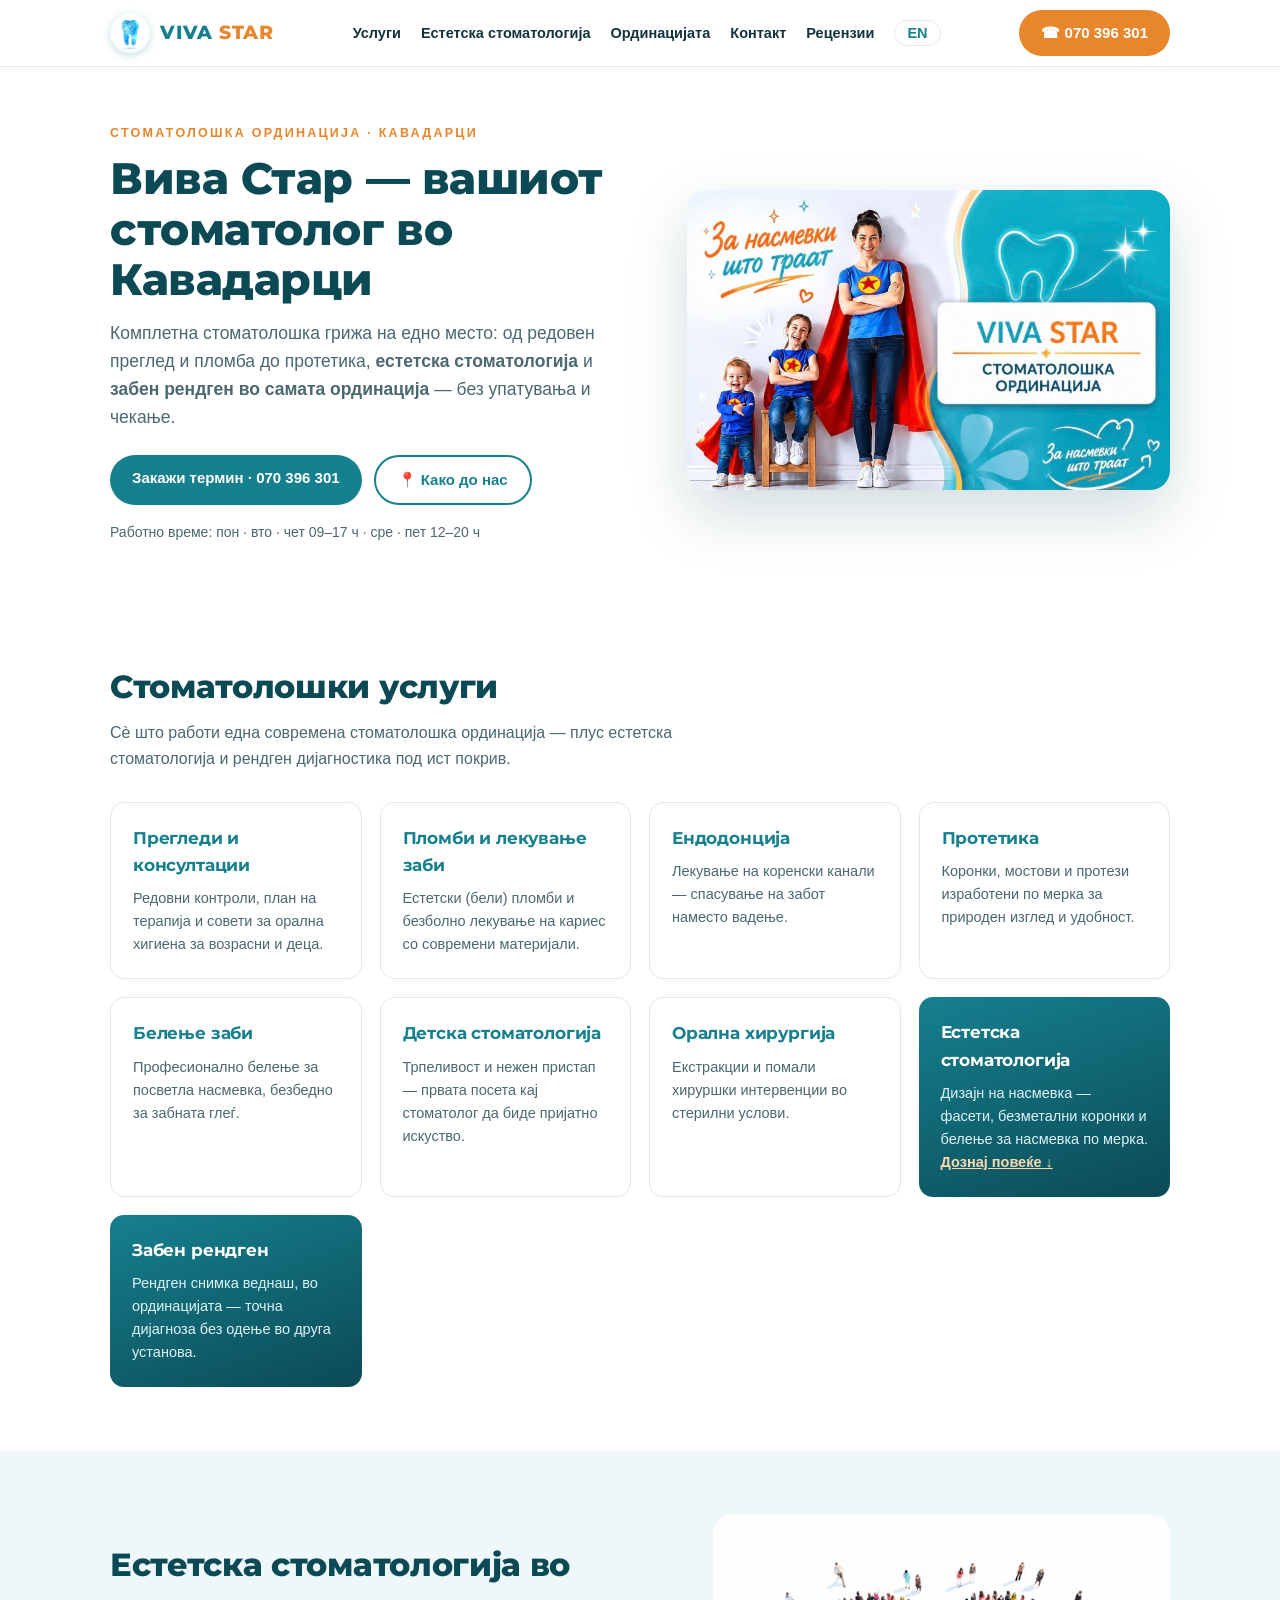
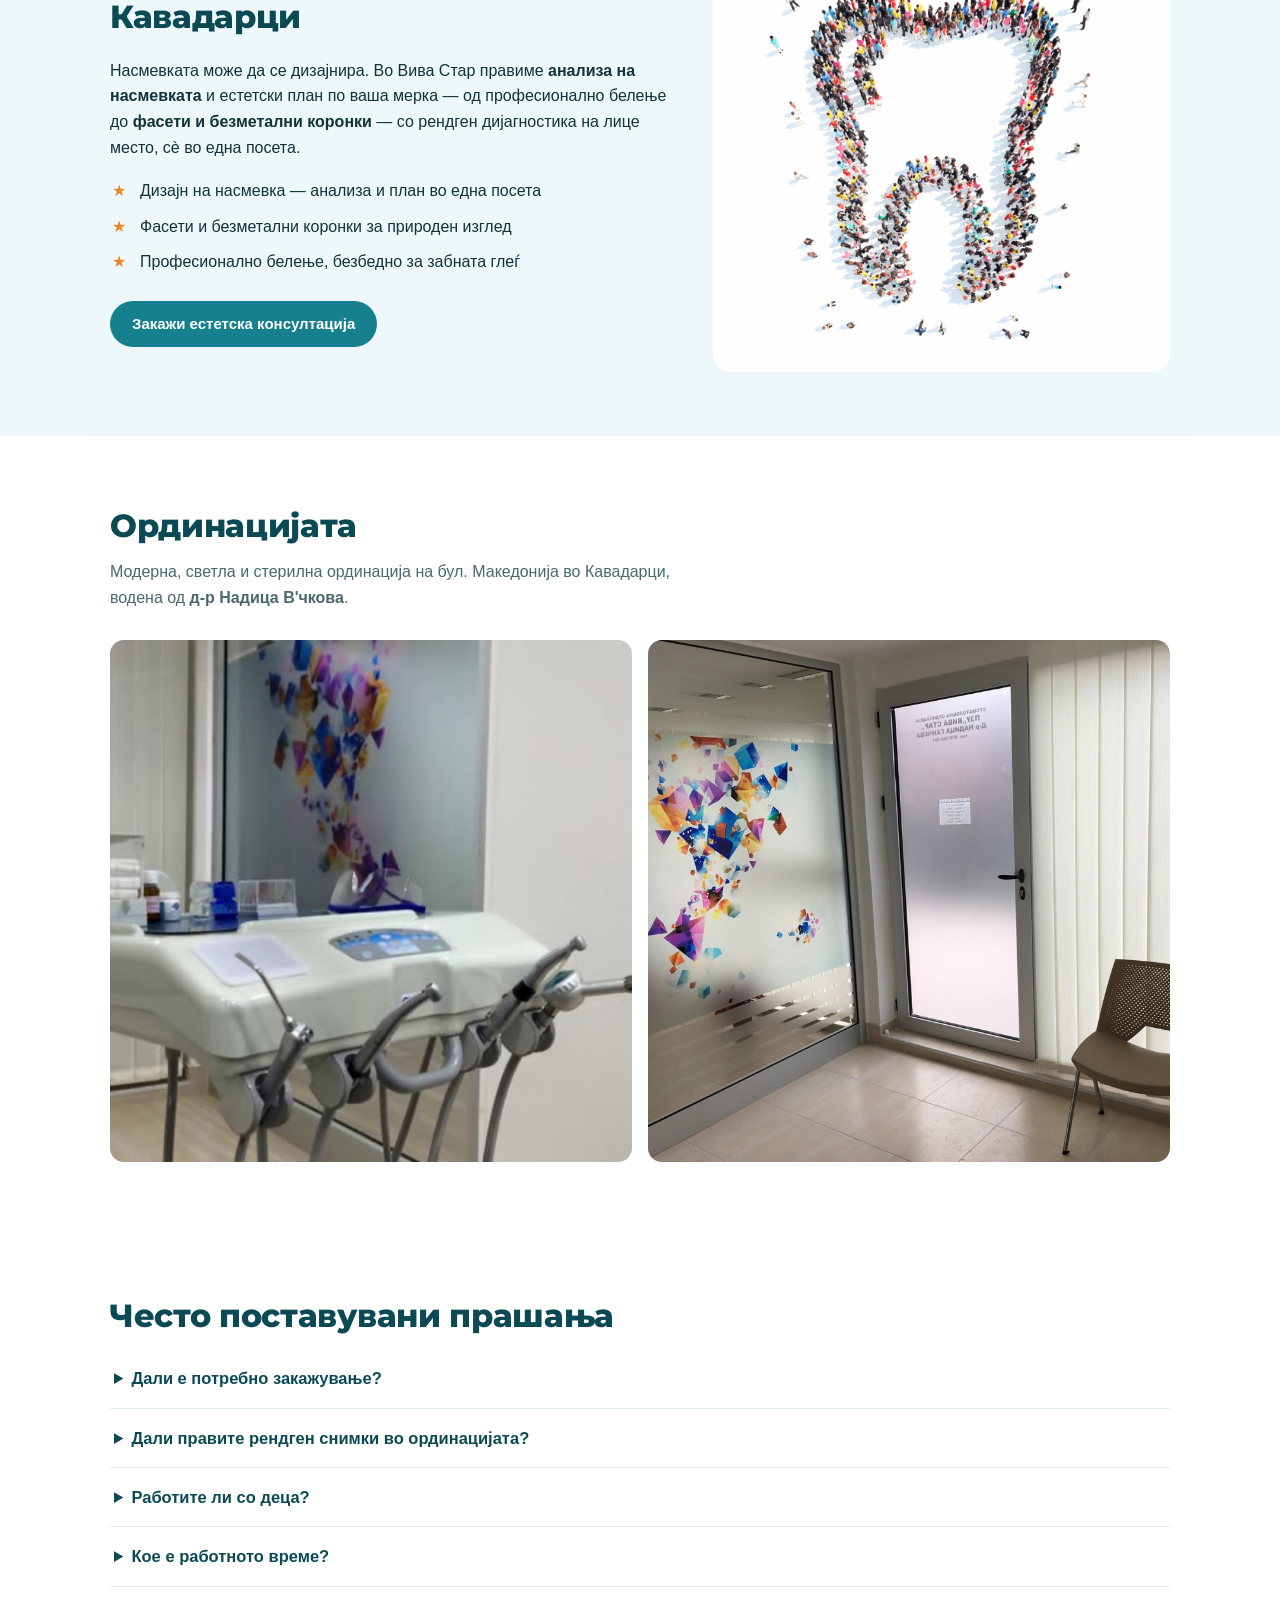
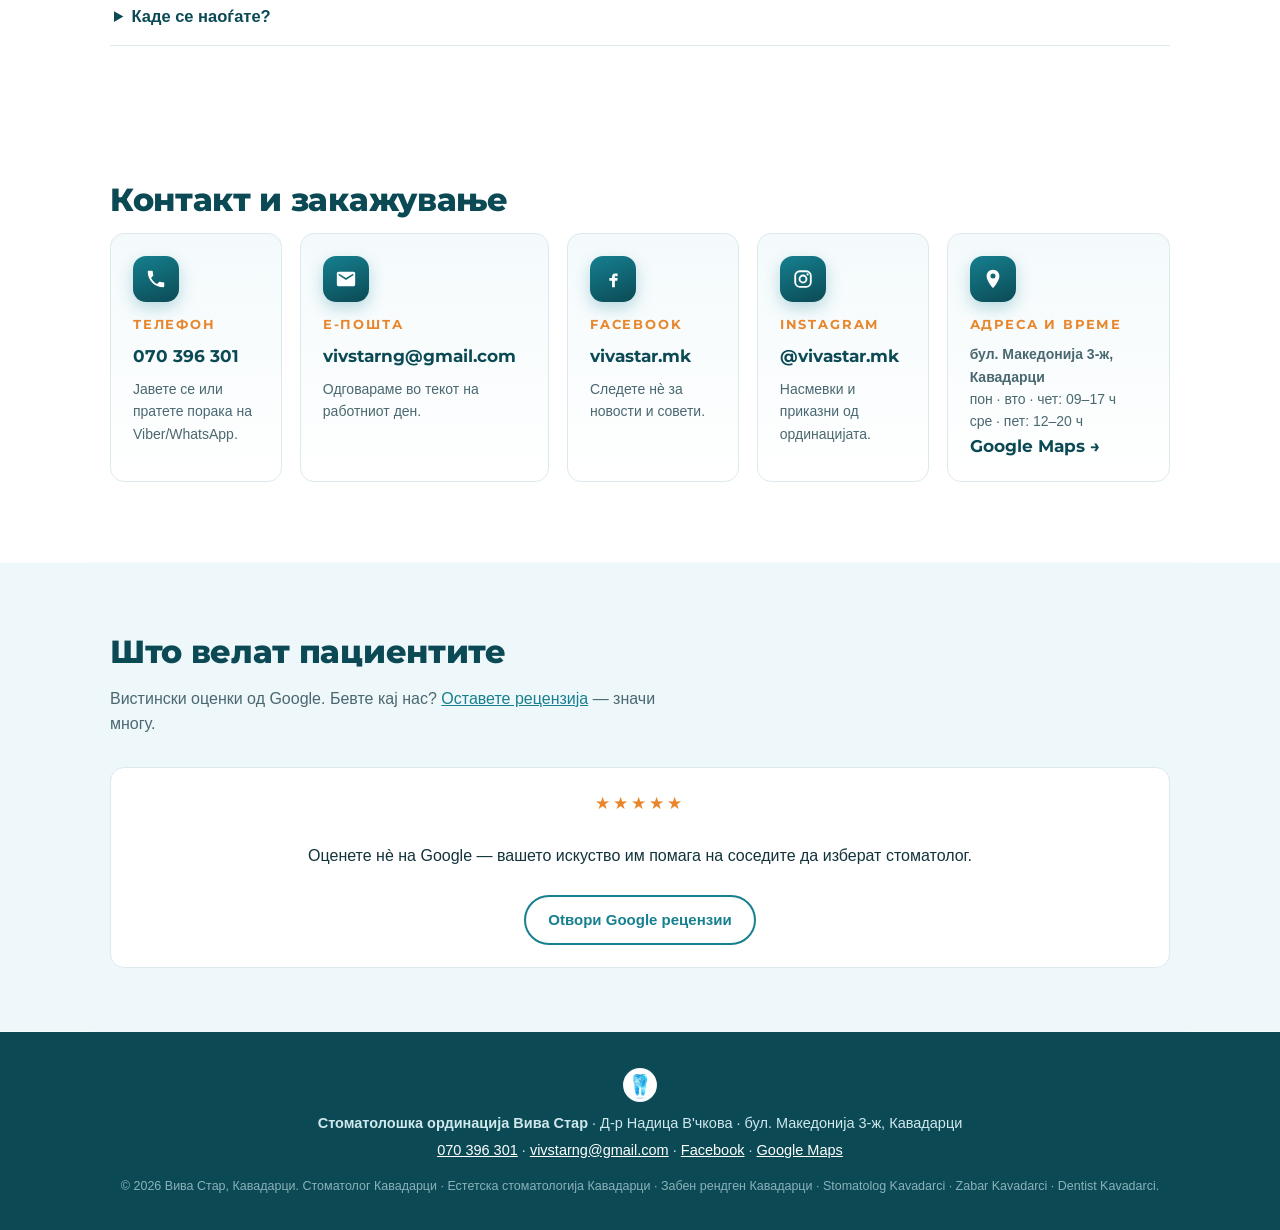
==== index.html @ 1ad73845 "Fix section-alt alignment, 5-col contact grid, move reviews last Co-Authored-By: Claude Fable 5 <nor" ====
<!DOCTYPE html>
<html lang="mk">
<head>
  <meta charset="UTF-8">
  <meta name="viewport" content="width=device-width, initial-scale=1.0">
  <title>Вива Стар — Стоматолошка ординација Кавадарци | Стоматолог, Естетска стоматологија, Забен рендген</title>
  <meta name="description" content="Стоматолошка ординација Вива Стар во Кавадарци — Д-р Надица В'чкова. Прегледи, пломби, протетика, белење заби, детска стоматологија, естетска стоматологија и забен рендген во ординацијата. Закажете на 070 396 301.">
  <link rel="canonical" href="https://vivastar-dentistry.com/">
  <link rel="alternate" hreflang="mk" href="https://vivastar-dentistry.com/">
  <link rel="alternate" hreflang="en" href="https://vivastar-dentistry.com/en/">
  <link rel="alternate" hreflang="x-default" href="https://vivastar-dentistry.com/">
  <meta name="robots" content="index, follow">

  <!-- Open Graph / социјални мрежи -->
  <meta property="og:type" content="website">
  <meta property="og:locale" content="mk_MK">
  <meta property="og:site_name" content="Вива Стар — Стоматолошка ординација">
  <meta property="og:title" content="Вива Стар — Стоматолошка ординација Кавадарци">
  <meta property="og:description" content="Стоматолог во Кавадарци: прегледи, протетика, белење, детска стоматологија, естетска стоматологија и забен рендген на едно место. ☎ 070 396 301">
  <meta property="og:url" content="https://vivastar-dentistry.com/">
  <meta property="og:image" content="https://vivastar-dentistry.com/assets/og-image.jpg">
  <meta property="og:image:width" content="1200">
  <meta property="og:image:height" content="748">
  <meta name="twitter:card" content="summary_large_image">

  <link rel="icon" type="image/png" href="assets/favicon.png">
  <link rel="apple-touch-icon" href="assets/apple-touch-icon.png">

  <link rel="preconnect" href="https://fonts.googleapis.com">
  <link rel="preconnect" href="https://fonts.gstatic.com" crossorigin>
  <link href="https://fonts.googleapis.com/css2?family=Montserrat:wght@500;700;800&display=swap&subset=cyrillic" rel="stylesheet">
  <link rel="stylesheet" href="css/style.css">

  <!-- Structured data: локален бизнис (стоматолог) -->
  <script type="application/ld+json">
  {
    "@context": "https://schema.org",
    "@type": "Dentist",
    "@id": "https://vivastar-dentistry.com/#ordinacija",
    "name": "Стоматолошка ординација Вива Стар",
    "alternateName": "Viva Star Dental Kavadarci",
    "description": "Стоматолошка ординација во Кавадарци: прегледи, пломби, ендодонција, протетика, белење заби, детска стоматологија, орална хирургија, естетска стоматологија и забен рендген во ординацијата.",
    "url": "https://vivastar-dentistry.com/",
    "image": "https://vivastar-dentistry.com/assets/og-image.jpg",
    "logo": "https://vivastar-dentistry.com/assets/logo-tooth.png",
    "telephone": "+389 70 396 301",
    "email": "vivstarng@gmail.com",
    "address": {
      "@type": "PostalAddress",
      "streetAddress": "бул. Македонија 3-ж",
      "addressLocality": "Кавадарци",
      "postalCode": "1430",
      "addressCountry": "MK"
    },
    "hasMap": "https://maps.app.goo.gl/vikArWwnkr5YXC3K7",
    "sameAs": [
      "https://www.facebook.com/vivastar.mk",
      "https://www.instagram.com/vivastar.mk/"
    ],
    "openingHoursSpecification": [
      {"@type": "OpeningHoursSpecification", "dayOfWeek": ["Monday","Tuesday","Thursday"], "opens": "09:00", "closes": "17:00"},
      {"@type": "OpeningHoursSpecification", "dayOfWeek": ["Wednesday","Friday"], "opens": "12:00", "closes": "20:00"}
    ],
    "medicalSpecialty": ["Dentistry"],
    "founder": {
      "@type": "Person",
      "name": "Д-р Надица В'чкова",
      "jobTitle": "Доктор по стоматологија"
    },
    "availableService": [
      {"@type":"MedicalProcedure","name":"Стоматолошки преглед и консултација"},
      {"@type":"MedicalProcedure","name":"Пломби и лекување на заби"},
      {"@type":"MedicalProcedure","name":"Ендодонција (лекување на коренски канали)"},
      {"@type":"MedicalProcedure","name":"Протетика (коронки, мостови, протези)"},
      {"@type":"MedicalProcedure","name":"Белење на заби"},
      {"@type":"MedicalProcedure","name":"Детска стоматологија"},
      {"@type":"MedicalProcedure","name":"Орална хирургија и екстракции"},
      {"@type":"MedicalProcedure","name":"Естетска стоматологија (фасети, безметални коронки, дизајн на насмевка)"},
      {"@type":"MedicalProcedure","name":"Забен рендген во ординацијата"}
    ]
  }
  </script>
  <!-- Structured data: ЧПП -->
  <script type="application/ld+json">
  {
    "@context": "https://schema.org",
    "@type": "FAQPage",
    "mainEntity": [
      {"@type":"Question","name":"Дали е потребно закажување кај Вива Стар?","acceptedAnswer":{"@type":"Answer","text":"Да, за најкратко чекање закажете на 070 396 301. За итни болки ве примаме најбрзо што можеме истиот ден."}},
      {"@type":"Question","name":"Дали Вива Стар прави рендген снимки во ординацијата?","acceptedAnswer":{"@type":"Answer","text":"Да, имаме забен рендген на лице место — дијагноза и план на терапија во истата посета."}},
      {"@type":"Question","name":"Дали Вива Стар работи со деца?","acceptedAnswer":{"@type":"Answer","text":"Да, детската стоматологија ни е секојдневие, со нежен пристап кон најмалите пациенти."}},
      {"@type":"Question","name":"Кое е работното време на Вива Стар Кавадарци?","acceptedAnswer":{"@type":"Answer","text":"Понеделник, вторник и четврток 09:00–17:00; среда и петок 12:00–20:00. Викенд — затворено."}},
      {"@type":"Question","name":"Каде се наоѓа стоматолошка ординација Вива Стар?","acceptedAnswer":{"@type":"Answer","text":"На бул. Македонија 3-ж во Кавадарци."}}
    ]
  }
  </script>
</head>
<body>

<header class="site-header" id="top">
  <nav class="nav" aria-label="Главна навигација">
    <a class="brand" href="#top">
      <img src="assets/logo-tooth.png" alt="Вива Стар лого — кристален заб" width="40" height="40">
      <span class="brand-name"><b>VIVA</b> <i>STAR</i></span>
    </a>
    <ul class="nav-links">
      <li><a href="#uslugi">Услуги</a></li>
      <li><a href="#estetska">Естетска стоматологија</a></li>
      <li><a href="#ordinacija">Ординацијата</a></li>
      <li><a href="#kontakt">Контакт</a></li>
      <li><a href="#recenzii">Рецензии</a></li>
      <li><a class="lang-switch" href="en/" hreflang="en" lang="en">EN</a></li>
    </ul>
    <a class="btn btn-call" href="tel:+38970396301">☎ 070 396 301</a>
  </nav>
</header>

<main>
  <!-- ХЕРО -->
  <section class="hero">
    <div class="hero-text">
      <p class="eyebrow">Стоматолошка ординација · Кавадарци</p>
      <h1>Вива Стар — вашиот стоматолог во Кавадарци</h1>
      <p class="lede">Комплетна стоматолошка грижа на едно место: од редовен преглед и пломба до протетика, <strong>естетска стоматологија</strong> и <strong>забен рендген во самата ординација</strong> — без упатувања и чекање.</p>
      <div class="hero-cta">
        <a class="btn btn-primary" href="tel:+38970396301">Закажи термин · 070 396 301</a>
        <a class="btn btn-ghost" href="https://maps.app.goo.gl/vikArWwnkr5YXC3K7" rel="noopener" target="_blank">📍 Како до нас</a>
      </div>
      <p class="hero-hours">Работно време: пон · вто · чет 09–17 ч · сре · пет 12–20 ч</p>
    </div>
    <div class="hero-photo">
      <img src="assets/cover-family.jpg" alt="За насмевки што траат — семејство суперхерои, Вива Стар стоматолошка ординација Кавадарци" width="1600" height="1000" fetchpriority="high">
    </div>
  </section>

  <!-- УСЛУГИ -->
  <section class="section" id="uslugi">
    <h2>Стоматолошки услуги</h2>
    <p class="section-sub">Сè што работи една современа стоматолошка ординација — плус естетска стоматологија и рендген дијагностика под ист покрив.</p>
    <div class="services-grid">
      <article class="service"><h3>Прегледи и консултации</h3><p>Редовни контроли, план на терапија и совети за орална хигиена за возрасни и деца.</p></article>
      <article class="service"><h3>Пломби и лекување заби</h3><p>Естетски (бели) пломби и безболно лекување на кариес со современи материјали.</p></article>
      <article class="service"><h3>Ендодонција</h3><p>Лекување на коренски канали — спасување на забот наместо вадење.</p></article>
      <article class="service"><h3>Протетика</h3><p>Коронки, мостови и протези изработени по мерка за природен изглед и удобност.</p></article>
      <article class="service"><h3>Белење заби</h3><p>Професионално белење за посветла насмевка, безбедно за забната глеѓ.</p></article>
      <article class="service"><h3>Детска стоматологија</h3><p>Трпеливост и нежен пристап — првата посета кај стоматолог да биде пријатно искуство.</p></article>
      <article class="service"><h3>Орална хирургија</h3><p>Екстракции и помали хируршки интервенции во стерилни услови.</p></article>
      <article class="service featured"><h3>Естетска стоматологија</h3><p>Дизајн на насмевка — фасети, безметални коронки и белење за насмевка по мерка. <a href="#estetska">Дознај повеќе ↓</a></p></article>
      <article class="service featured"><h3>Забен рендген</h3><p>Рендген снимка веднаш, во ординацијата — точна дијагноза без одење во друга установа.</p></article>
    </div>
  </section>

  <!-- ЕСТЕТСКА СТОМАТОЛОГИЈА -->
  <section class="section section-alt" id="estetska">
    <div class="split">
      <div>
        <h2>Естетска стоматологија во Кавадарци</h2>
        <p>Насмевката може да се дизајнира. Во Вива Стар правиме <strong>анализа на насмевката</strong> и естетски план по ваша мерка — од професионално белење до <strong>фасети и безметални коронки</strong> — со рендген дијагностика на лице место, сè во една посета.</p>
        <ul class="checks">
          <li>Дизајн на насмевка — анализа и план во една посета</li>
          <li>Фасети и безметални коронки за природен изглед</li>
          <li>Професионално белење, безбедно за забната глеѓ</li>
        </ul>
        <a class="btn btn-primary" href="tel:+38970396301">Закажи естетска консултација</a>
      </div>
      <img src="assets/crowd-tooth.jpg" alt="Заб составен од стотици луѓе — заедница на здрави насмевки, Вива Стар Кавадарци" width="560" height="560" loading="lazy">
    </div>
  </section>

  <!-- ОРДИНАЦИЈАТА -->
  <section class="section" id="ordinacija">
    <h2>Ординацијата</h2>
    <p class="section-sub">Модерна, светла и стерилна ординација на бул. Македонија во Кавадарци, водена од <strong>д-р Надица В'чкова</strong>.</p>
    <div class="gallery">
      <img src="assets/ordinacija-stolica.jpg" alt="Стоматолошка столица и опрема во ординација Вива Стар Кавадарци" width="550" height="550" loading="lazy">
      <img src="assets/cekalna.jpg" alt="Чекална со кристален мурал во стоматолошка ординација Вива Стар Кавадарци" width="550" height="412" loading="lazy">
    </div>
  </section>

  <!-- РЕЦЕНЗИИ -->
  

  <!-- ЧПП -->
  <section class="section" id="faq">
    <h2>Често поставувани прашања</h2>
    <div class="faq">
      <details>
        <summary>Дали е потребно закажување?</summary>
        <p>Да, за најкратко чекање закажете на <a href="tel:+38970396301">070 396 301</a>. За итни болки јавете се — ќе ве примиме најбрзо што можеме истиот ден.</p>
      </details>
      <details>
        <summary>Дали правите рендген снимки во ординацијата?</summary>
        <p>Да. Имаме забен рендген на лице место, па дијагнозата и планот на терапија ги добивате во истата посета, без одење во друга установа.</p>
      </details>
      <details>
        <summary>Работите ли со деца?</summary>
        <p>Да — детската стоматологија ни е секојдневие — нежен пристап за првата посета да биде пријатна.</p>
      </details>
      <details>
        <summary>Кое е работното време?</summary>
        <p>Понеделник, вторник и четврток 09:00–17:00; среда и петок 12:00–20:00. Викенд — затворено (за итни случаи јавете се).</p>
      </details>
      <details>
        <summary>Каде се наоѓате?</summary>
        <p>На бул. Македонија 3-ж во Кавадарци. <a href="https://maps.app.goo.gl/vikArWwnkr5YXC3K7" rel="noopener" target="_blank">Отворете ја локацијата на Google Maps</a>.</p>
      </details>
    </div>
  </section>

  <!-- КОНТАКТ -->
  <section class="section section-contact" id="kontakt">
    <h2>Контакт и закажување</h2>
    <div class="contact-grid">
      <div class="contact-card">
        <div class="cicon"><svg viewBox="0 0 24 24" aria-hidden="true"><path fill="#fff" d="M6.62 10.79c1.44 2.83 3.76 5.14 6.59 6.59l2.2-2.21c.27-.27.67-.36 1.02-.24 1.12.37 2.33.57 3.57.57.55 0 1 .45 1 1V20c0 .55-.45 1-1 1-9.39 0-17-7.61-17-17 0-.55.45-1 1-1h3.5c.55 0 1 .45 1 1 0 1.25.2 2.45.57 3.57.11.35.03.74-.25 1.02l-2.2 2.2z"/></svg></div>
        <h3>Телефон</h3>
        <a class="big-link" href="tel:+38970396301">070 396 301</a>
        <p>Јавете се или пратете порака на Viber/WhatsApp.</p>
      </div>
      <div class="contact-card">
        <div class="cicon"><svg viewBox="0 0 24 24" aria-hidden="true"><path fill="#fff" d="M20 4H4c-1.1 0-2 .9-2 2v12c0 1.1.9 2 2 2h16c1.1 0 2-.9 2-2V6c0-1.1-.9-2-2-2zm0 4-8 5-8-5V6l8 5 8-5v2z"/></svg></div>
        <h3>Е-пошта</h3>
        <a class="big-link" href="mailto:vivstarng@gmail.com">vivstarng@gmail.com</a>
        <p>Одговараме во текот на работниот ден.</p>
      </div>
      <div class="contact-card">
        <div class="cicon"><svg viewBox="0 0 24 24" aria-hidden="true"><path fill="#fff" d="M14 9h3V6h-3c-1.7 0-3 1.3-3 3v2H8v3h3v7h3v-7h2.6l.4-3h-3v-2c0-.6.4-1 1-1z"/></svg></div>
        <h3>Facebook</h3>
        <a class="big-link" href="https://www.facebook.com/vivastar.mk" rel="noopener" target="_blank">vivastar.mk</a>
        <p>Следете нè за новости и совети.</p>
      </div>
      <div class="contact-card">
        <div class="cicon"><svg viewBox="0 0 24 24" aria-hidden="true" fill="none" stroke="#fff" stroke-width="2"><rect x="3.5" y="3.5" width="17" height="17" rx="5"/><circle cx="12" cy="12" r="3.8"/><circle cx="17" cy="7" r="1.2" fill="#fff" stroke="none"/></svg></div>
        <h3>Instagram</h3>
        <a class="big-link" href="https://www.instagram.com/vivastar.mk/" rel="noopener" target="_blank">@vivastar.mk</a>
        <p>Насмевки и приказни од ординацијата.</p>
      </div>
      <div class="contact-card">
        <div class="cicon"><svg viewBox="0 0 24 24" aria-hidden="true"><path fill="#fff" d="M12 2C8.1 2 5 5.1 5 9c0 5.2 7 13 7 13s7-7.8 7-13c0-3.9-3.1-7-7-7zm0 9.5A2.5 2.5 0 1 1 12 6a2.75 2.75 0 0 1 0 5.5z"/></svg></div>
        <h3>Адреса и време</h3>
        <p><strong>бул. Македонија 3-ж, Кавадарци</strong><br>пон · вто · чет: 09–17 ч<br>сре · пет: 12–20 ч</p>
        <a class="big-link" href="https://maps.app.goo.gl/vikArWwnkr5YXC3K7" rel="noopener" target="_blank">Google Maps →</a>
      </div>
    </div>
    </section>
<section class="section section-alt" id="recenzii">
    <h2>Што велат пациентите</h2>
    <p class="section-sub">Вистински оценки од Google. Бевте кај нас? <a href="https://maps.app.goo.gl/vikArWwnkr5YXC3K7" rel="noopener" target="_blank">Оставете рецензија</a> — значи многу.</p>
    <div class="reviews" id="reviews-list">
      <!-- REVIEWS_PLACEHOLDER: се дополнува со вистински Google рецензии -->
      <div class="review-cta">
        <span class="stars" aria-hidden="true">★★★★★</span>
        <p>Оценете нè на Google — вашето искуство им помага на соседите да изберат стоматолог.</p>
        <a class="btn btn-ghost" href="https://maps.app.goo.gl/vikArWwnkr5YXC3K7" rel="noopener" target="_blank">Otвори Google рецензии</a>
      </div>
    </div>
  </section>
</main>

<footer class="site-footer">
  <img src="assets/logo-tooth.png" alt="" width="34" height="34" loading="lazy">
  <p><strong>Стоматолошка ординација Вива Стар</strong> · Д-р Надица В'чкова · бул. Македонија 3-ж, Кавадарци</p>
  <p><a href="tel:+38970396301">070 396 301</a> · <a href="mailto:vivstarng@gmail.com">vivstarng@gmail.com</a> · <a href="https://www.facebook.com/vivastar.mk" rel="noopener">Facebook</a> · <a href="https://maps.app.goo.gl/vikArWwnkr5YXC3K7" rel="noopener">Google Maps</a></p>
  <p class="fineprint">© 2026 Вива Стар, Кавадарци. Стоматолог Кавадарци · Естетска стоматологија Кавадарци · Забен рендген Кавадарци · Stomatolog Kavadarci · Zabar Kavadarci · Dentist Kavadarci.</p>
</footer>

</body>
</html>
---- css/style.css ----
/* Viva Star — brand: teal #16808F / deep #0B4A55 / orange #E8862B / crystal #56B9E4 */
:root{
  --teal:#16808F; --teal-deep:#0B4A55; --teal-mid:#0E7386; --orange:#E8862B;
  --crystal:#56B9E4; --ice:#EEF7FA; --ink:#12333B; --ink-soft:#4A6870;
  --bg:#FFFFFF; --line:#DCEAED;
  --font-display:"Montserrat","Helvetica Neue",Arial,sans-serif;
  --font-body:-apple-system,BlinkMacSystemFont,"Segoe UI",Roboto,"Helvetica Neue",Arial,sans-serif;
}
*{ box-sizing:border-box; }
html{ scroll-behavior:smooth; }
body{ margin:0; font-family:var(--font-body); color:var(--ink); background:var(--bg); line-height:1.6; }
img{ max-width:100%; height:auto; display:block; }
a{ color:var(--teal); }
h1,h2,h3{ font-family:var(--font-display); letter-spacing:-.01em; }

/* header */
.site-header{ position:sticky; top:0; z-index:50; background:rgba(255,255,255,.94); backdrop-filter:blur(8px); border-bottom:1px solid var(--line); }
.nav{ max-width:1100px; margin:0 auto; display:flex; align-items:center; gap:18px; padding:10px 20px; }
.brand{ display:flex; align-items:center; gap:10px; text-decoration:none; }
.brand img{ border-radius:50%; box-shadow:0 2px 8px rgba(22,128,143,.25); }
.brand-name{ font-family:var(--font-display); font-size:19px; letter-spacing:.04em; }
.brand-name b{ color:var(--teal); font-weight:800; } .brand-name i{ color:var(--orange); font-style:normal; font-weight:800; }
.nav-links{ display:flex; gap:20px; list-style:none; margin:0 auto; padding:0; }
.nav-links a{ text-decoration:none; color:var(--ink); font-weight:600; font-size:14.5px; }
.nav-links a:hover{ color:var(--teal); }
.lang-switch{ border:1.5px solid var(--line); border-radius:999px; padding:4px 12px; color:var(--teal) !important; }
.btn{ display:inline-block; text-decoration:none; font-weight:700; border-radius:999px; padding:11px 22px; font-size:15px; }
.btn-call{ background:var(--orange); color:#fff; white-space:nowrap; }
.btn-primary{ background:var(--teal); color:#fff; }
.btn-primary:hover{ background:var(--teal-mid); }
.btn-ghost{ border:2px solid var(--teal); color:var(--teal); background:#fff; }
@media (max-width:820px){ .nav-links{ display:none; } .nav{ justify-content:space-between; } }

/* hero */
.hero{ max-width:1100px; margin:0 auto; padding:56px 20px 40px; display:grid; grid-template-columns:1.05fr .95fr; gap:44px; align-items:center; }
.eyebrow{ text-transform:uppercase; letter-spacing:.18em; font-size:12.5px; font-weight:700; color:var(--orange); margin:0 0 10px; }
.hero h1{ font-size:clamp(30px,4.4vw,44px); font-weight:800; color:var(--teal-deep); margin:0 0 14px; line-height:1.15; }
.hero .lede{ font-size:17.5px; color:var(--ink-soft); margin:0 0 24px; }
.hero-cta{ display:flex; gap:12px; flex-wrap:wrap; }
.hero-hours{ margin-top:16px; font-size:14px; color:var(--ink-soft); }
.hero-photo{ position:relative; }
.hero-photo img{ border-radius:20px; box-shadow:0 24px 60px rgba(11,74,85,.18); width:100%; height:auto; }
.hero-tag{ position:absolute; bottom:14px; left:14px; background:rgba(255,255,255,.92); color:var(--teal-deep); font-weight:700; font-size:13px; padding:8px 14px; border-radius:999px; margin:0; }
@media (max-width:820px){ .hero{ grid-template-columns:1fr; padding-top:36px; } }

/* sections */
.section{ max-width:1100px; margin:0 auto; padding:64px 20px; }
.section h2{ font-size:clamp(24px,3vw,32px); color:var(--teal-deep); font-weight:800; margin:0 0 8px; }
.section-sub{ color:var(--ink-soft); max-width:66ch; margin:0 0 30px; }
.section-alt{ background:var(--ice); box-shadow:0 0 0 100vmax var(--ice); clip-path:inset(0 -100vmax); }

/* services */
.services-grid{ display:grid; grid-template-columns:repeat(auto-fit,minmax(240px,1fr)); gap:18px; }
.service{ border:1px solid var(--line); border-radius:14px; padding:22px; background:#fff; }
.service h3{ margin:0 0 8px; font-size:17px; color:var(--teal); }
.service p{ margin:0; font-size:14.5px; color:var(--ink-soft); }
.service.featured{ background:linear-gradient(160deg,var(--teal) 0%,var(--teal-deep) 100%); border:none; }
.service.featured h3{ color:#fff; }
.service.featured p{ color:#DFF3F7; }
.service.featured a{ color:#FFD9AE; font-weight:700; }

/* split / ortho */
.split{ display:grid; grid-template-columns:1.1fr .9fr; gap:44px; align-items:center; }
.split img{ border-radius:18px; }
.checks{ list-style:none; padding:0; margin:18px 0 26px; }
.checks li{ padding-left:30px; position:relative; margin-bottom:10px; }
.checks li::before{ content:"★"; color:var(--orange); position:absolute; left:2px; }
@media (max-width:820px){ .split{ grid-template-columns:1fr; } }

/* gallery */
.gallery{ display:grid; grid-template-columns:repeat(auto-fit,minmax(240px,1fr)); gap:16px; }
.gallery img{ border-radius:14px; aspect-ratio:1/1; object-fit:cover; }

/* reviews */
.reviews{ display:grid; grid-template-columns:repeat(auto-fit,minmax(260px,1fr)); gap:18px; }
.review, .review-cta{ background:#fff; border:1px solid var(--line); border-radius:14px; padding:22px; }
.review .stars, .review-cta .stars{ color:var(--orange); letter-spacing:3px; font-size:17px; }
.review p{ margin:10px 0 12px; font-size:15px; }
.review cite{ font-style:normal; font-weight:700; color:var(--teal-deep); font-size:13.5px; }
.review-cta{ text-align:center; display:flex; flex-direction:column; align-items:center; gap:10px; justify-content:center; }

/* faq */
.faq details{ border-bottom:1px solid var(--line); padding:16px 4px; }
.faq summary{ font-weight:700; cursor:pointer; font-size:16.5px; color:var(--teal-deep); }
.faq p{ color:var(--ink-soft); margin:12px 0 4px; max-width:75ch; }

/* contact */
.section-contact{ padding-bottom:80px; }
.contact-grid{ display:grid; grid-template-columns:repeat(auto-fit,minmax(230px,1fr)); gap:18px; }
@media (min-width:960px){ .contact-grid{ grid-template-columns:1fr 1.45fr 1fr 1fr 1.3fr; } }
.contact-card{ background:linear-gradient(180deg,#F4FAFC,#fff); border:1px solid var(--line); border-radius:14px; padding:22px; }
.cicon{ width:46px; height:46px; border-radius:13px; background:linear-gradient(160deg,var(--teal),var(--teal-deep)); display:flex; align-items:center; justify-content:center; margin-bottom:12px; box-shadow:0 6px 16px rgba(22,128,143,.28); }
.cicon svg{ width:22px; height:22px; }
.contact-card h3{ margin:0 0 8px; font-size:13px; text-transform:uppercase; letter-spacing:.14em; color:var(--orange); }
.big-link{ font-family:var(--font-display); font-weight:700; font-size:16.5px; text-decoration:none; color:var(--teal-deep); word-break:break-word; }
.contact-card p{ font-size:14px; color:var(--ink-soft); margin:8px 0 0; }
.muted{ color:var(--ink-soft); font-size:13px; }

/* footer */
.site-footer{ background:var(--teal-deep); color:#CFE8ED; text-align:center; padding:36px 20px 30px; }
.site-footer img{ margin:0 auto 10px; border-radius:50%; background:#fff; }
.site-footer a{ color:#fff; }
.site-footer p{ margin:4px 0; font-size:14.5px; }
.fineprint{ opacity:.65; font-size:12.5px !important; margin-top:14px !important; }
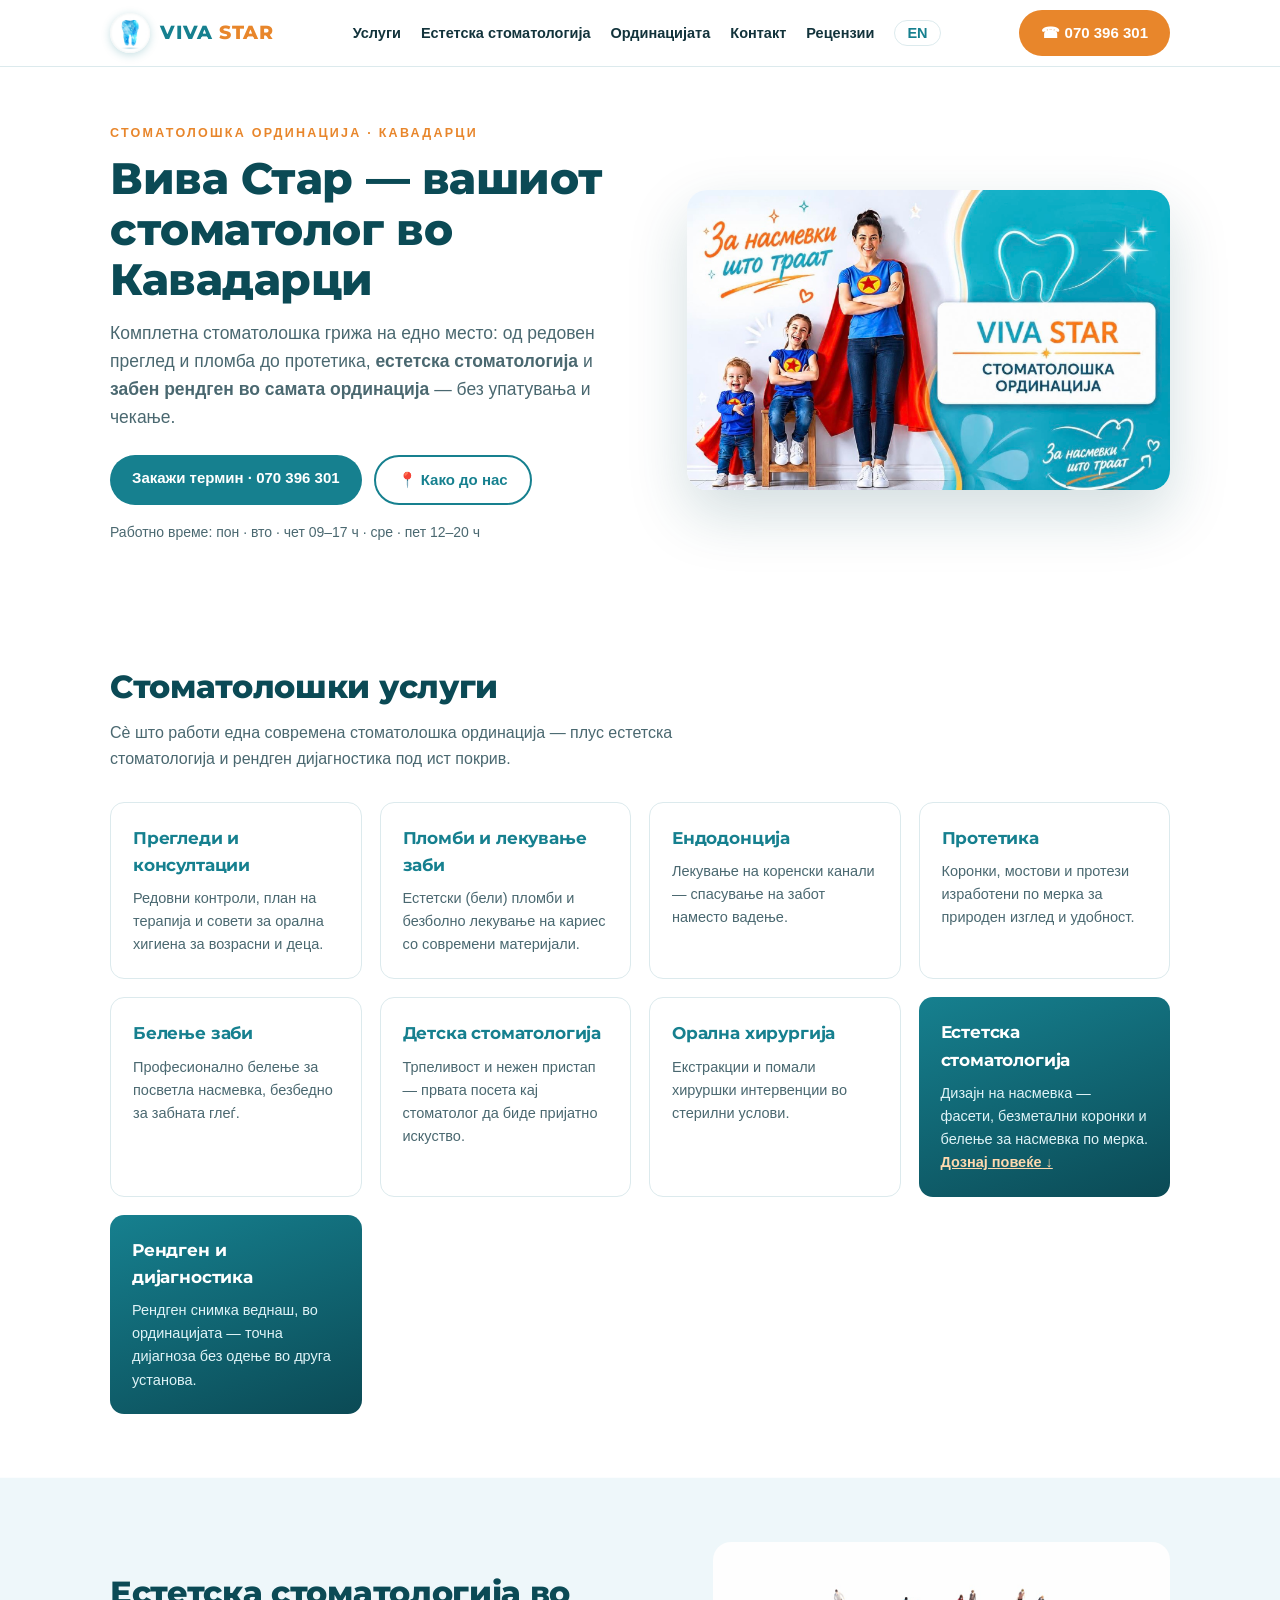
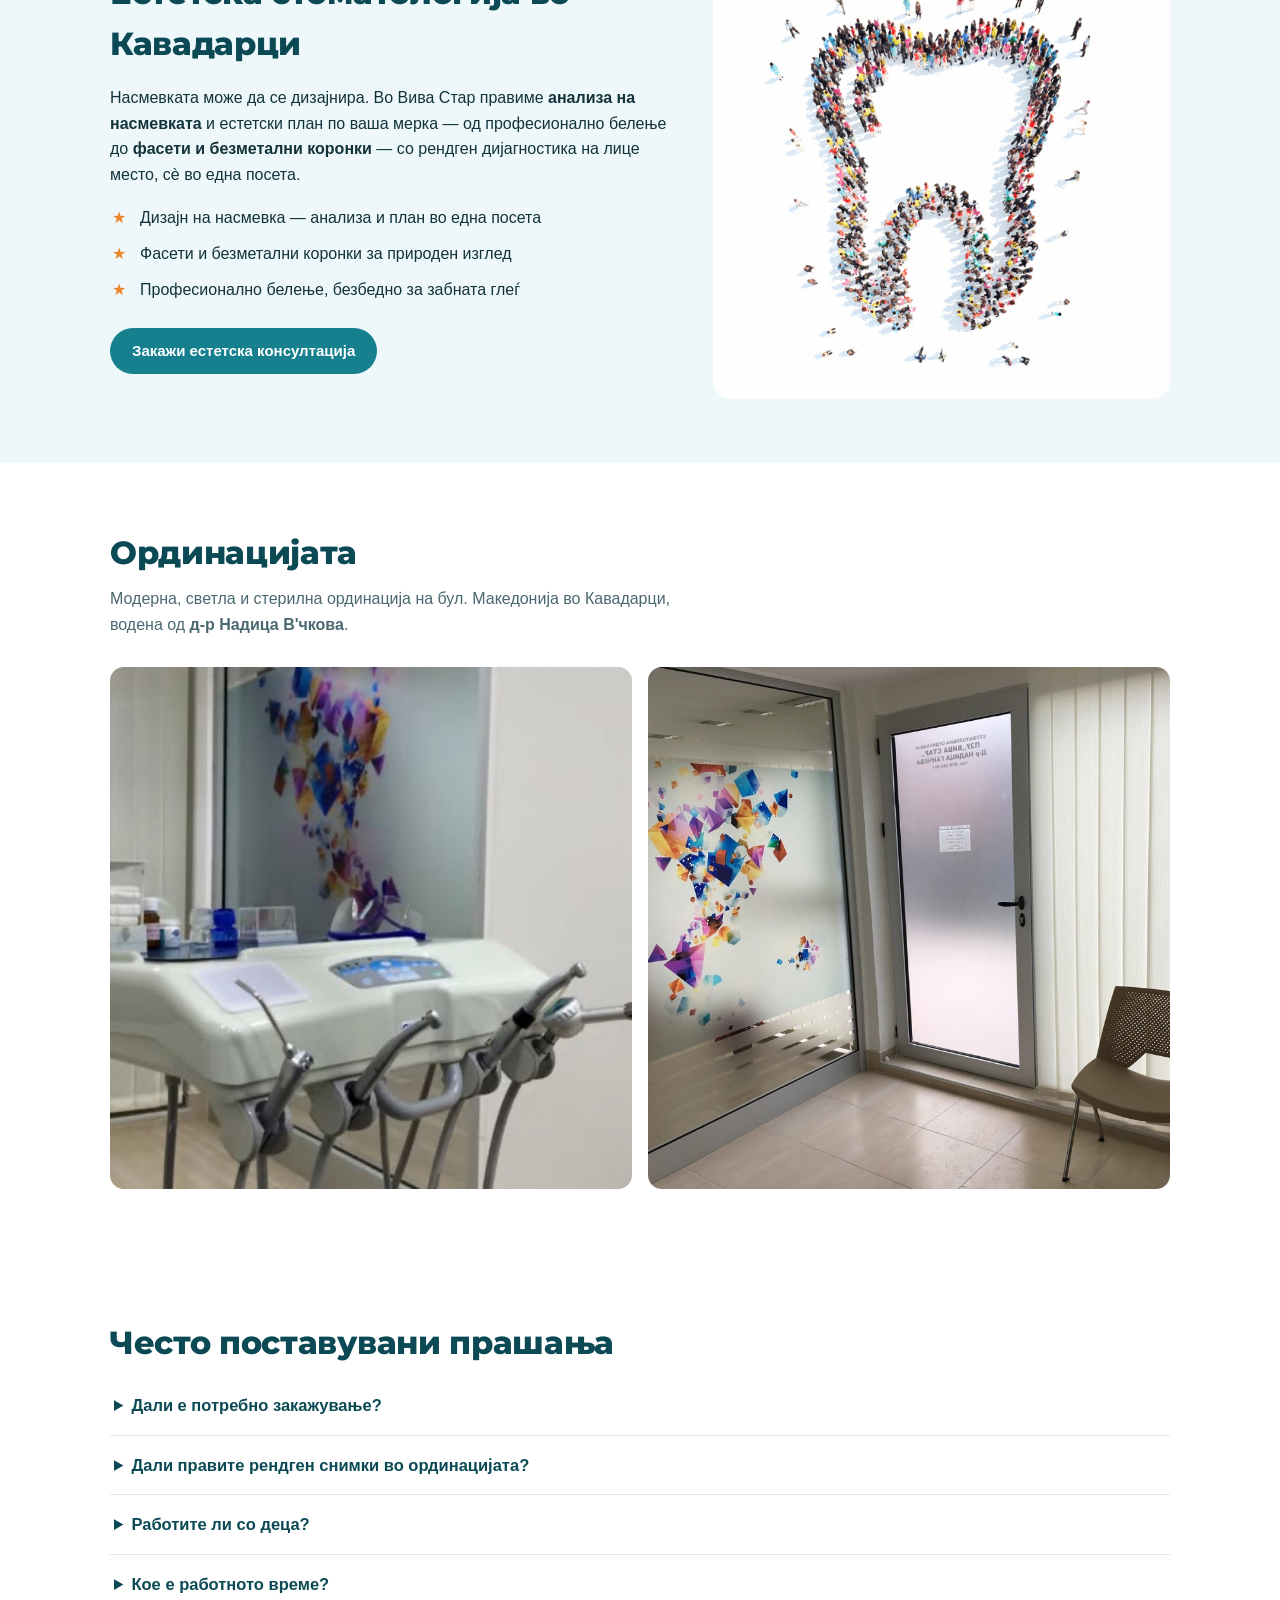
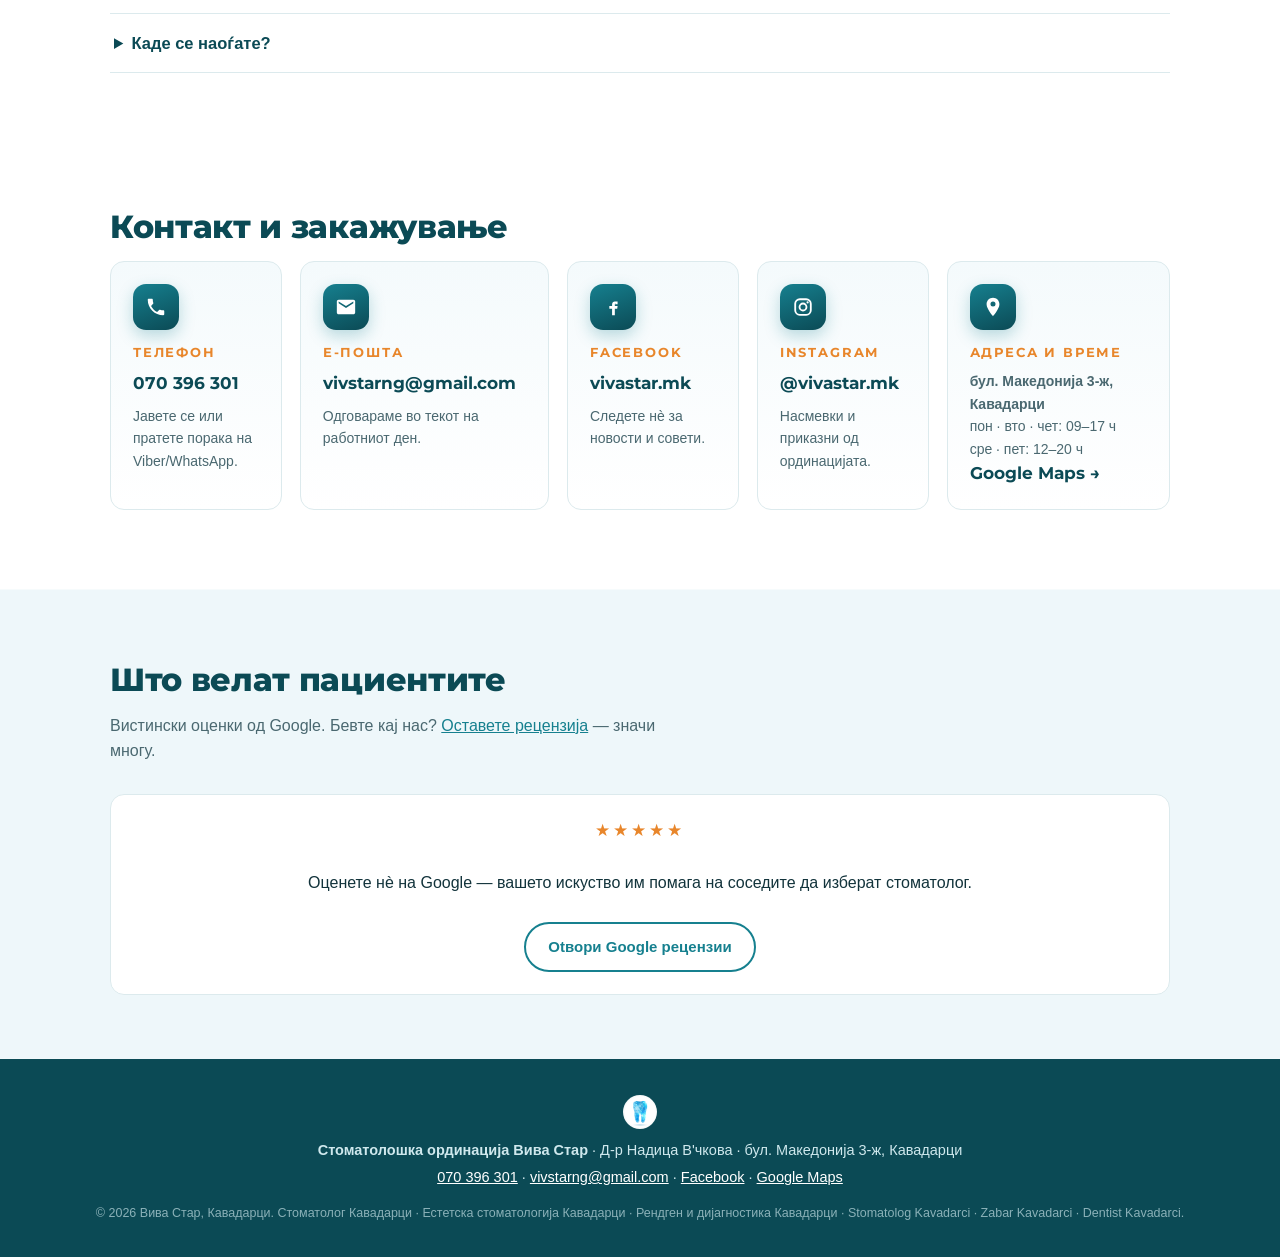
==== commit bb67f4e4: "Rename service to Рендген и дијагностика Co-Authored-By: Claude Fable 5 <noreply@anthropic.com>" ====
--- a/index.html
+++ b/index.html
@@ -3,7 +3,7 @@
 <head>
   <meta charset="UTF-8">
   <meta name="viewport" content="width=device-width, initial-scale=1.0">
-  <title>Вива Стар — Стоматолошка ординација Кавадарци | Стоматолог, Естетска стоматологија, Забен рендген</title>
+  <title>Вива Стар — Стоматолошка ординација Кавадарци | Стоматолог, Естетска стоматологија, Рендген и Дијагностика</title>
   <meta name="description" content="Стоматолошка ординација Вива Стар во Кавадарци — Д-р Надица В'чкова. Прегледи, пломби, протетика, белење заби, детска стоматологија, естетска стоматологија и забен рендген во ординацијата. Закажете на 070 396 301.">
   <link rel="canonical" href="https://vivastar-dentistry.com/">
   <link rel="alternate" hreflang="mk" href="https://vivastar-dentistry.com/">
@@ -76,7 +76,7 @@
       {"@type":"MedicalProcedure","name":"Детска стоматологија"},
       {"@type":"MedicalProcedure","name":"Орална хирургија и екстракции"},
       {"@type":"MedicalProcedure","name":"Естетска стоматологија (фасети, безметални коронки, дизајн на насмевка)"},
-      {"@type":"MedicalProcedure","name":"Забен рендген во ординацијата"}
+      {"@type":"MedicalProcedure","name":"Рендген и дијагностика во ординацијата"}
     ]
   }
   </script>
@@ -146,7 +146,7 @@
       <article class="service"><h3>Детска стоматологија</h3><p>Трпеливост и нежен пристап — првата посета кај стоматолог да биде пријатно искуство.</p></article>
       <article class="service"><h3>Орална хирургија</h3><p>Екстракции и помали хируршки интервенции во стерилни услови.</p></article>
       <article class="service featured"><h3>Естетска стоматологија</h3><p>Дизајн на насмевка — фасети, безметални коронки и белење за насмевка по мерка. <a href="#estetska">Дознај повеќе ↓</a></p></article>
-      <article class="service featured"><h3>Забен рендген</h3><p>Рендген снимка веднаш, во ординацијата — точна дијагноза без одење во друга установа.</p></article>
+      <article class="service featured"><h3>Рендген и дијагностика</h3><p>Рендген снимка веднаш, во ординацијата — точна дијагноза без одење во друга установа.</p></article>
     </div>
   </section>
 
@@ -261,7 +261,7 @@
   <img src="assets/logo-tooth.png" alt="" width="34" height="34" loading="lazy">
   <p><strong>Стоматолошка ординација Вива Стар</strong> · Д-р Надица В'чкова · бул. Македонија 3-ж, Кавадарци</p>
   <p><a href="tel:+38970396301">070 396 301</a> · <a href="mailto:vivstarng@gmail.com">vivstarng@gmail.com</a> · <a href="https://www.facebook.com/vivastar.mk" rel="noopener">Facebook</a> · <a href="https://maps.app.goo.gl/vikArWwnkr5YXC3K7" rel="noopener">Google Maps</a></p>
-  <p class="fineprint">© 2026 Вива Стар, Кавадарци. Стоматолог Кавадарци · Естетска стоматологија Кавадарци · Забен рендген Кавадарци · Stomatolog Kavadarci · Zabar Kavadarci · Dentist Kavadarci.</p>
+  <p class="fineprint">© 2026 Вива Стар, Кавадарци. Стоматолог Кавадарци · Естетска стоматологија Кавадарци · Рендген и дијагностика Кавадарци · Stomatolog Kavadarci · Zabar Kavadarci · Dentist Kavadarci.</p>
 </footer>
 
 </body>
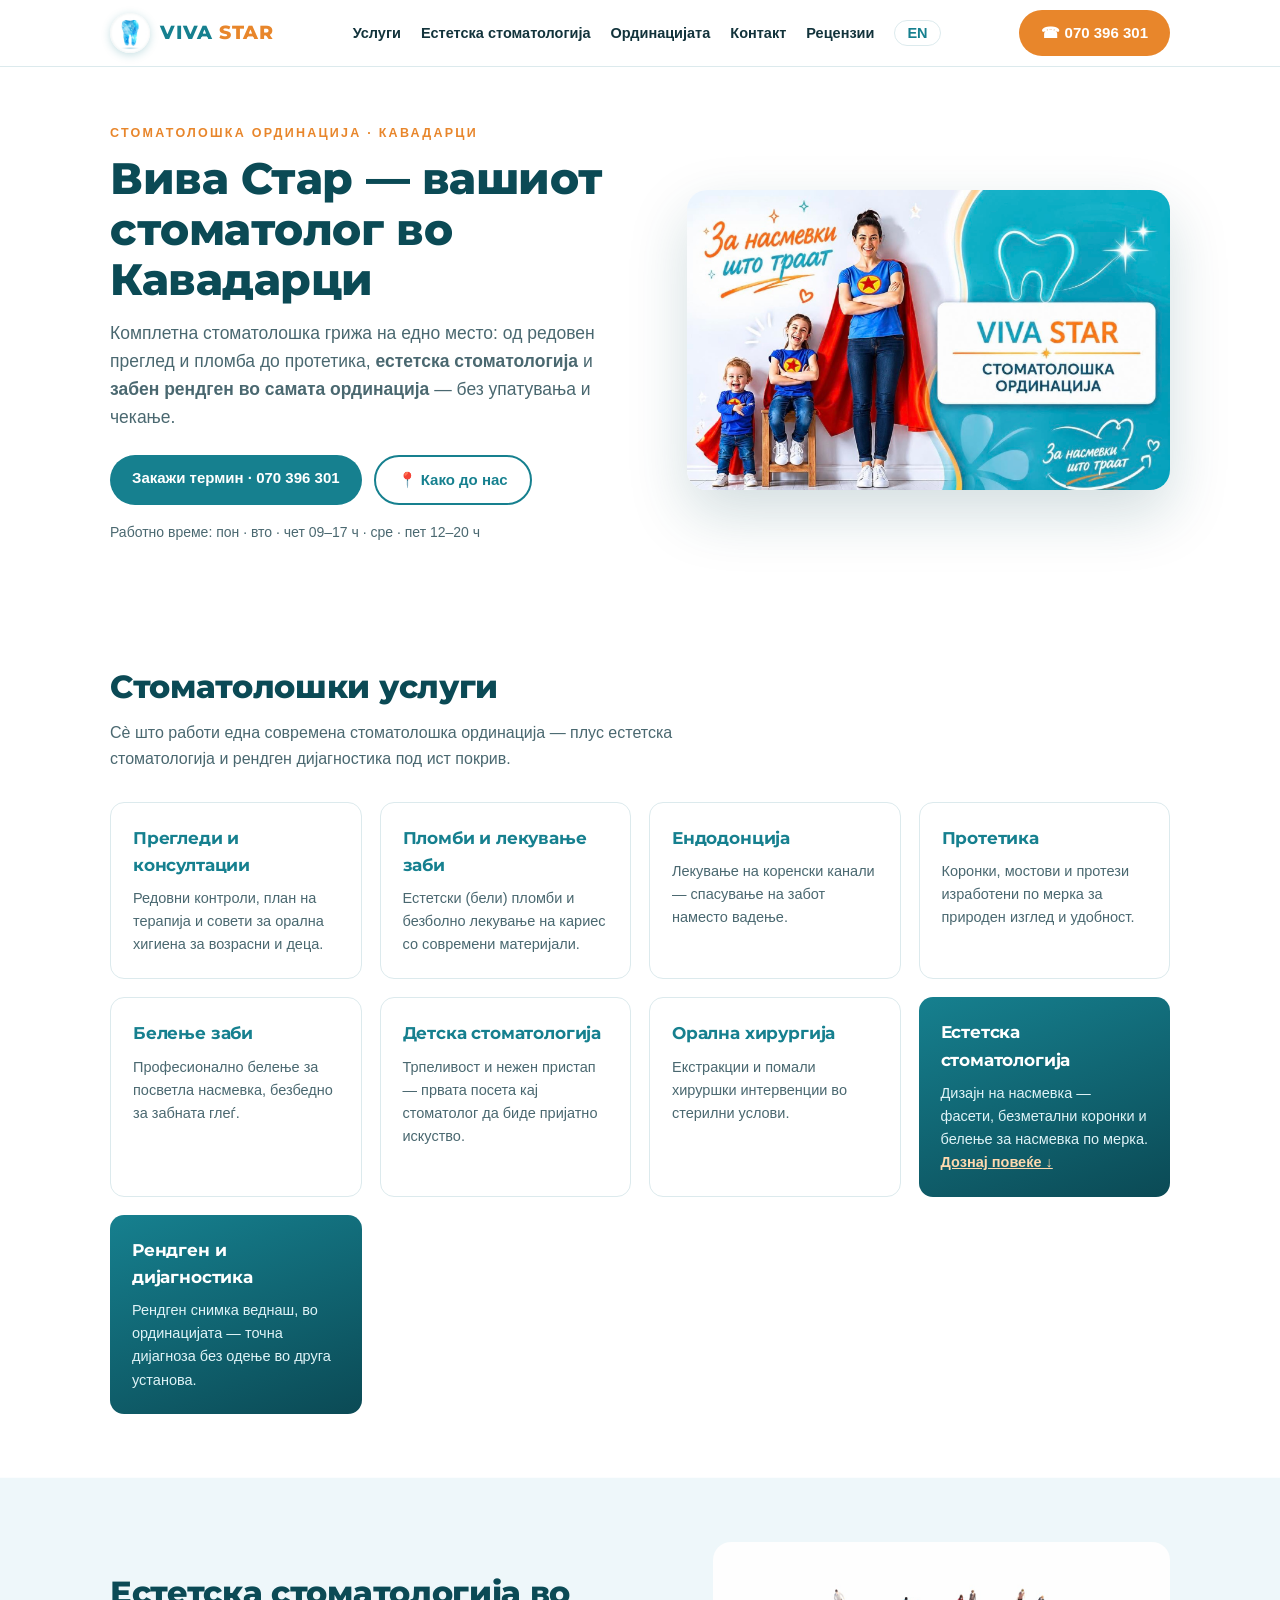
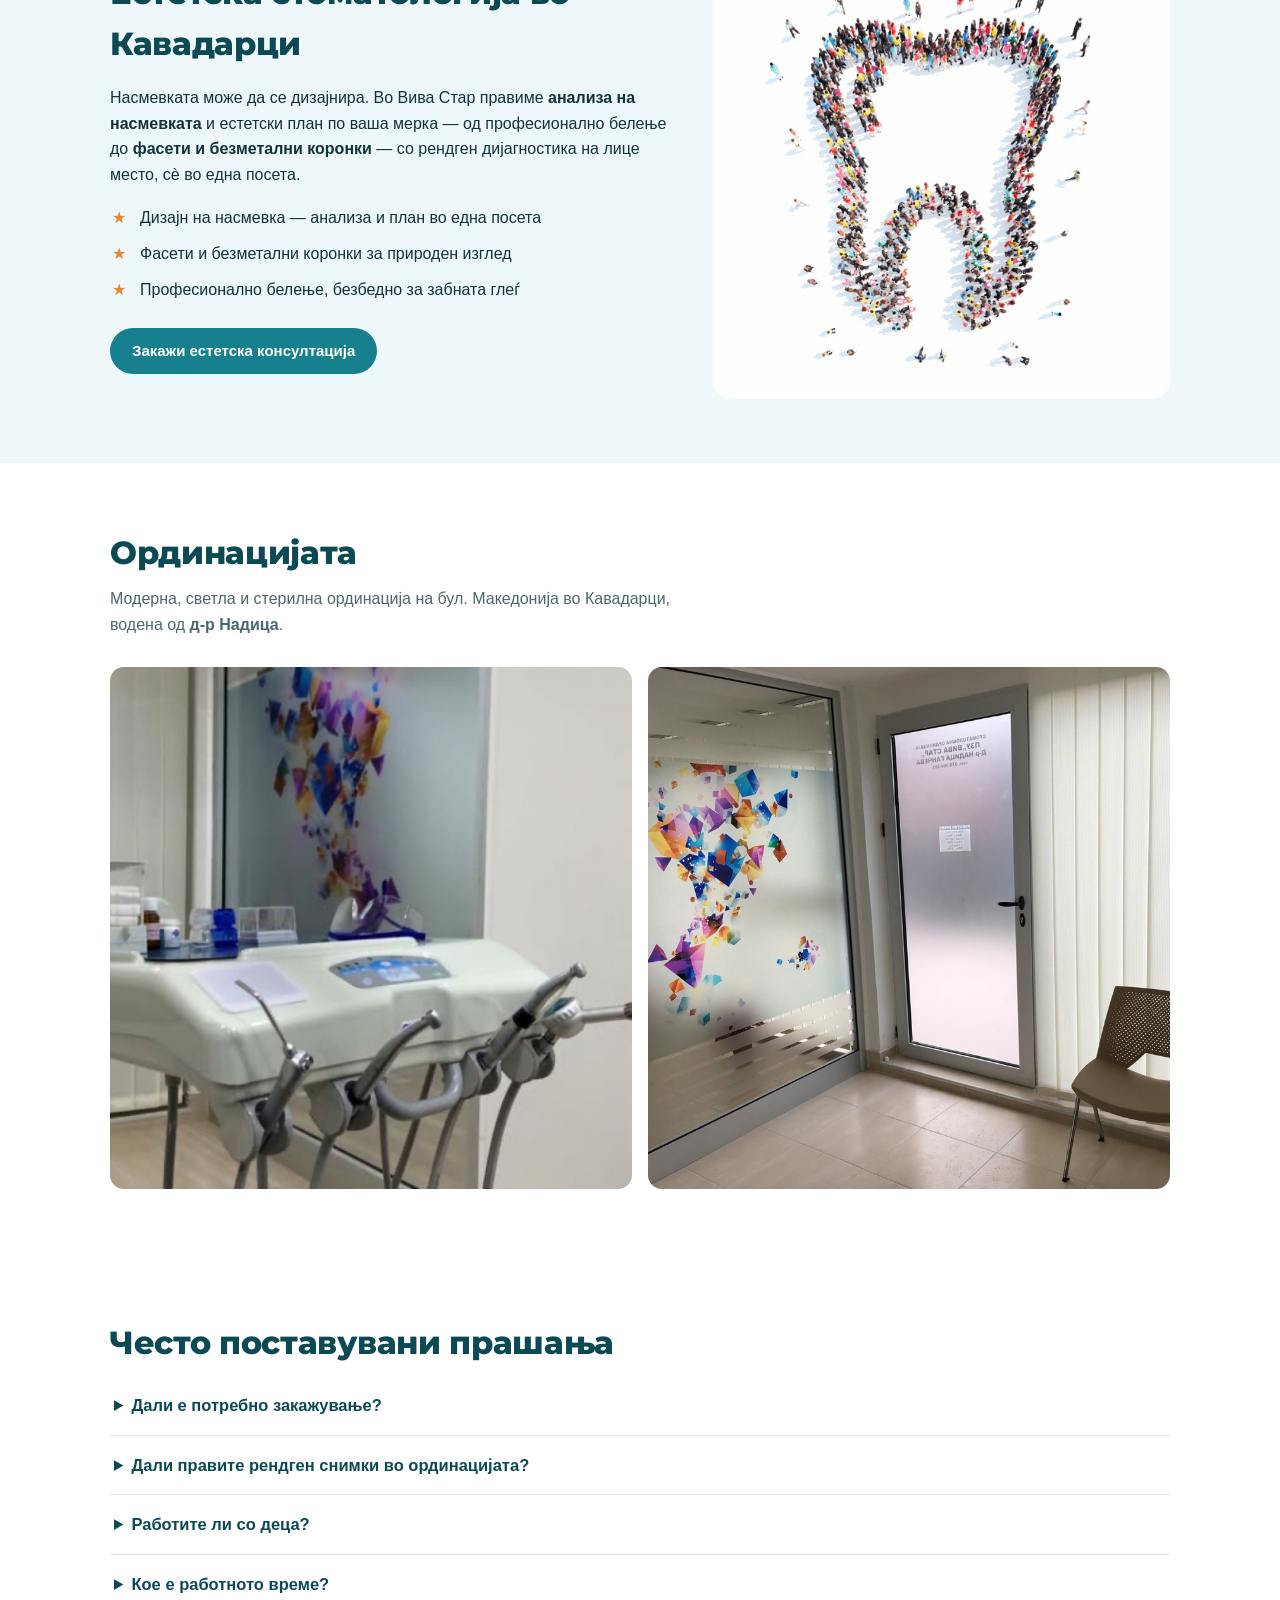
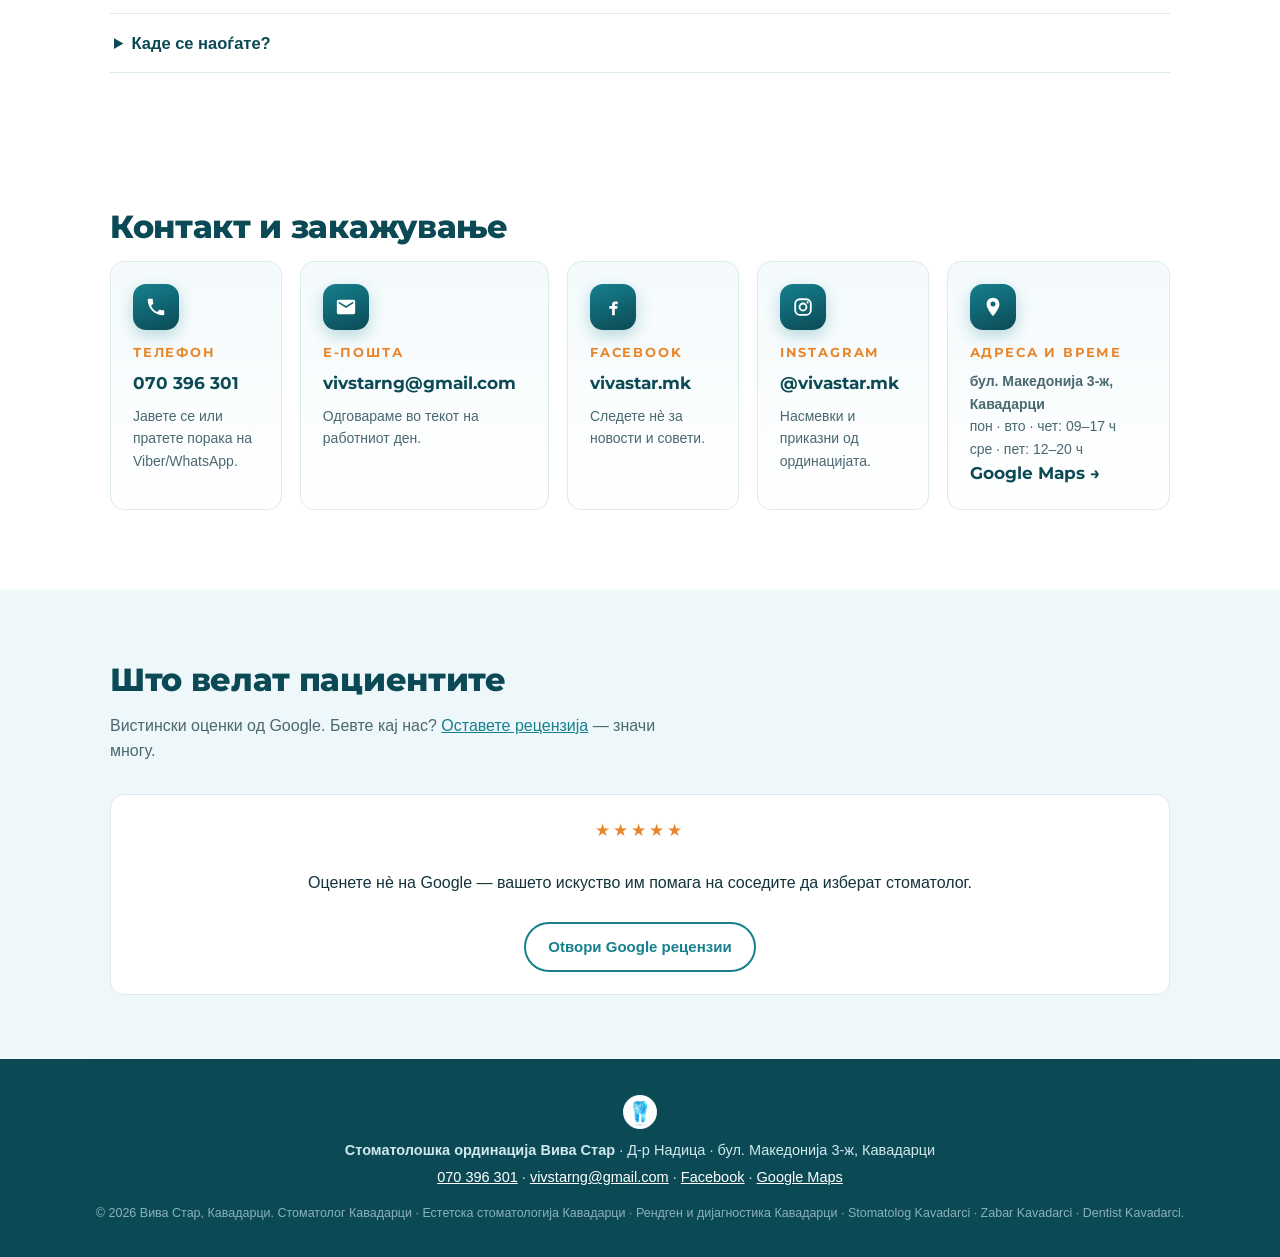
==== commit adfcf8d9: "Doctor name shortened to д-р Надица Co-Authored-By: Claude Fable 5 <noreply@anthropic.com>" ====
--- a/index.html
+++ b/index.html
@@ -4,7 +4,7 @@
   <meta charset="UTF-8">
   <meta name="viewport" content="width=device-width, initial-scale=1.0">
   <title>Вива Стар — Стоматолошка ординација Кавадарци | Стоматолог, Естетска стоматологија, Рендген и Дијагностика</title>
-  <meta name="description" content="Стоматолошка ординација Вива Стар во Кавадарци — Д-р Надица В'чкова. Прегледи, пломби, протетика, белење заби, детска стоматологија, естетска стоматологија и забен рендген во ординацијата. Закажете на 070 396 301.">
+  <meta name="description" content="Стоматолошка ординација Вива Стар во Кавадарци — Д-р Надица. Прегледи, пломби, протетика, белење заби, детска стоматологија, естетска стоматологија и забен рендген во ординацијата. Закажете на 070 396 301.">
   <link rel="canonical" href="https://vivastar-dentistry.com/">
   <link rel="alternate" hreflang="mk" href="https://vivastar-dentistry.com/">
   <link rel="alternate" hreflang="en" href="https://vivastar-dentistry.com/en/">
@@ -64,7 +64,7 @@
     "medicalSpecialty": ["Dentistry"],
     "founder": {
       "@type": "Person",
-      "name": "Д-р Надица В'чкова",
+      "name": "Д-р Надица",
       "jobTitle": "Доктор по стоматологија"
     },
     "availableService": [
@@ -170,7 +170,7 @@
   <!-- ОРДИНАЦИЈАТА -->
   <section class="section" id="ordinacija">
     <h2>Ординацијата</h2>
-    <p class="section-sub">Модерна, светла и стерилна ординација на бул. Македонија во Кавадарци, водена од <strong>д-р Надица В'чкова</strong>.</p>
+    <p class="section-sub">Модерна, светла и стерилна ординација на бул. Македонија во Кавадарци, водена од <strong>д-р Надица</strong>.</p>
     <div class="gallery">
       <img src="assets/ordinacija-stolica.jpg" alt="Стоматолошка столица и опрема во ординација Вива Стар Кавадарци" width="550" height="550" loading="lazy">
       <img src="assets/cekalna.jpg" alt="Чекална со кристален мурал во стоматолошка ординација Вива Стар Кавадарци" width="550" height="412" loading="lazy">
@@ -259,7 +259,7 @@
 
 <footer class="site-footer">
   <img src="assets/logo-tooth.png" alt="" width="34" height="34" loading="lazy">
-  <p><strong>Стоматолошка ординација Вива Стар</strong> · Д-р Надица В'чкова · бул. Македонија 3-ж, Кавадарци</p>
+  <p><strong>Стоматолошка ординација Вива Стар</strong> · Д-р Надица · бул. Македонија 3-ж, Кавадарци</p>
   <p><a href="tel:+38970396301">070 396 301</a> · <a href="mailto:vivstarng@gmail.com">vivstarng@gmail.com</a> · <a href="https://www.facebook.com/vivastar.mk" rel="noopener">Facebook</a> · <a href="https://maps.app.goo.gl/vikArWwnkr5YXC3K7" rel="noopener">Google Maps</a></p>
   <p class="fineprint">© 2026 Вива Стар, Кавадарци. Стоматолог Кавадарци · Естетска стоматологија Кавадарци · Рендген и дијагностика Кавадарци · Stomatolog Kavadarci · Zabar Kavadarci · Dentist Kavadarci.</p>
 </footer>
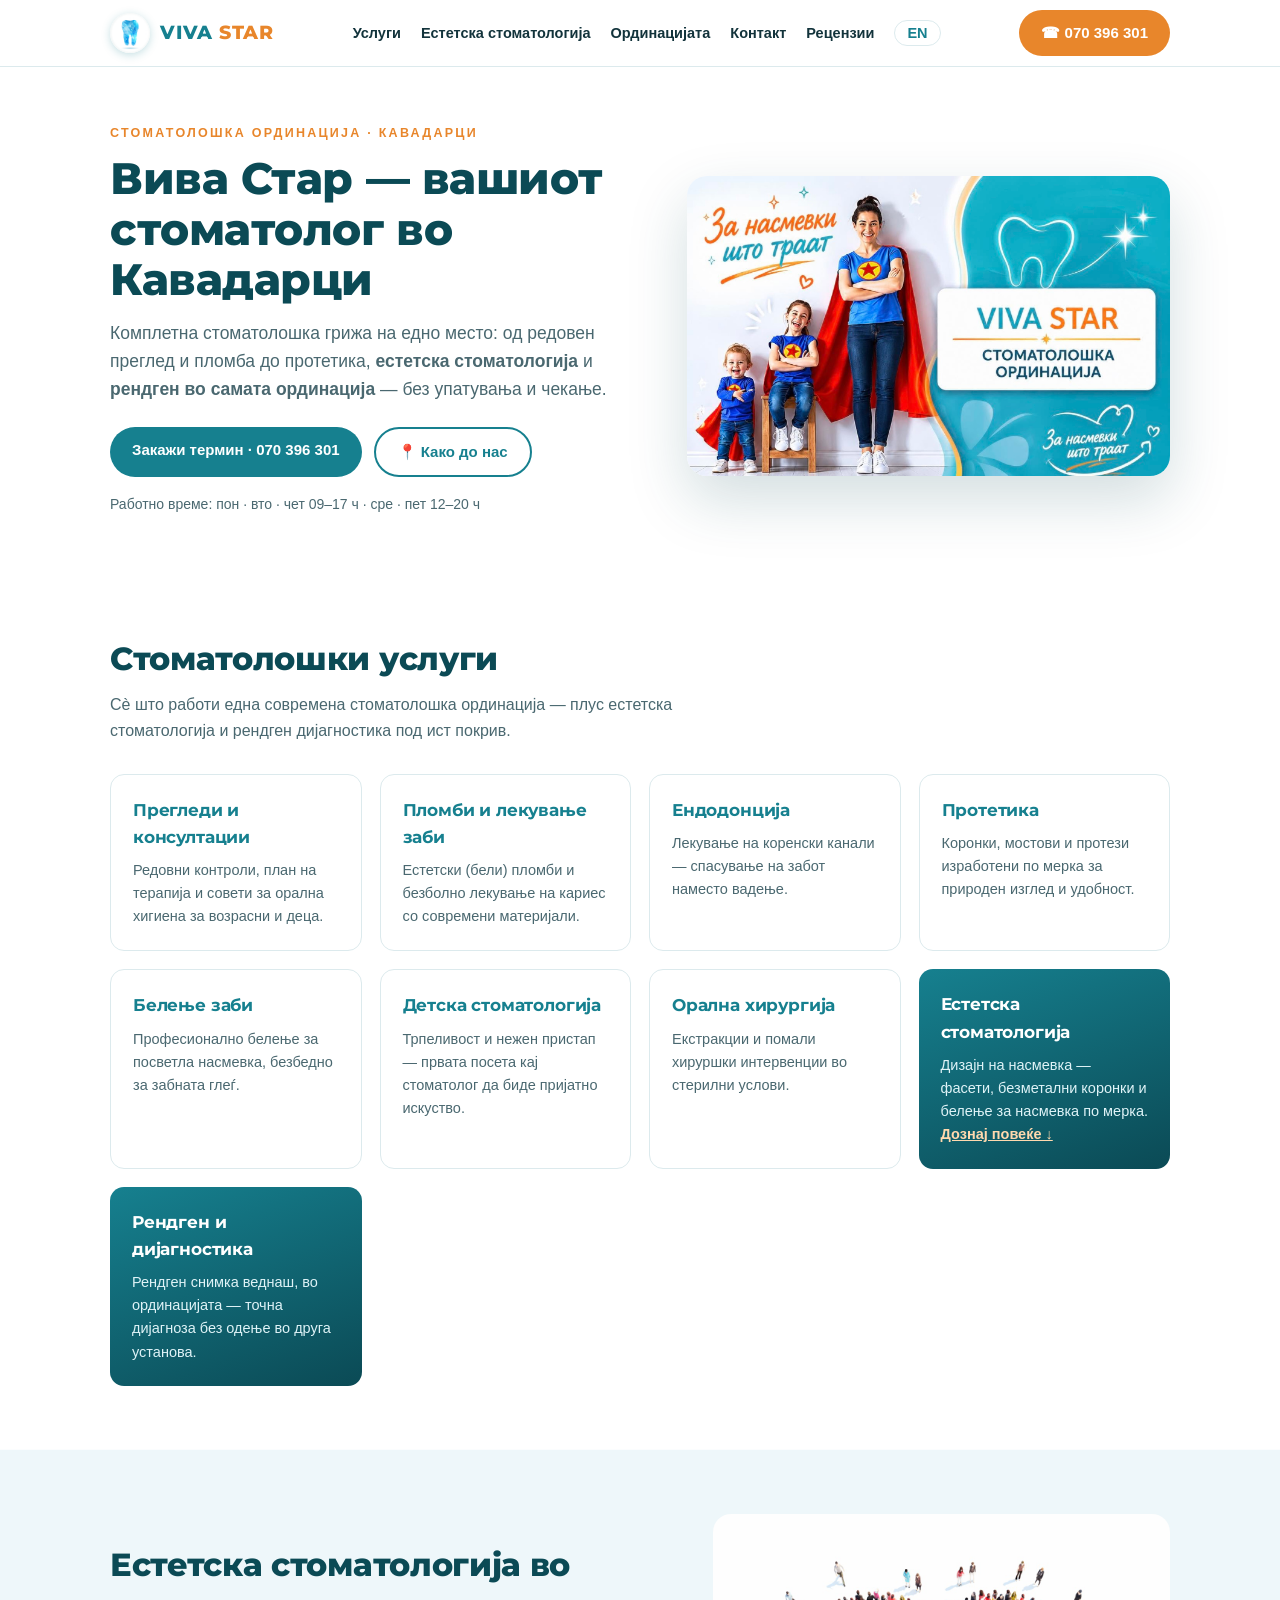
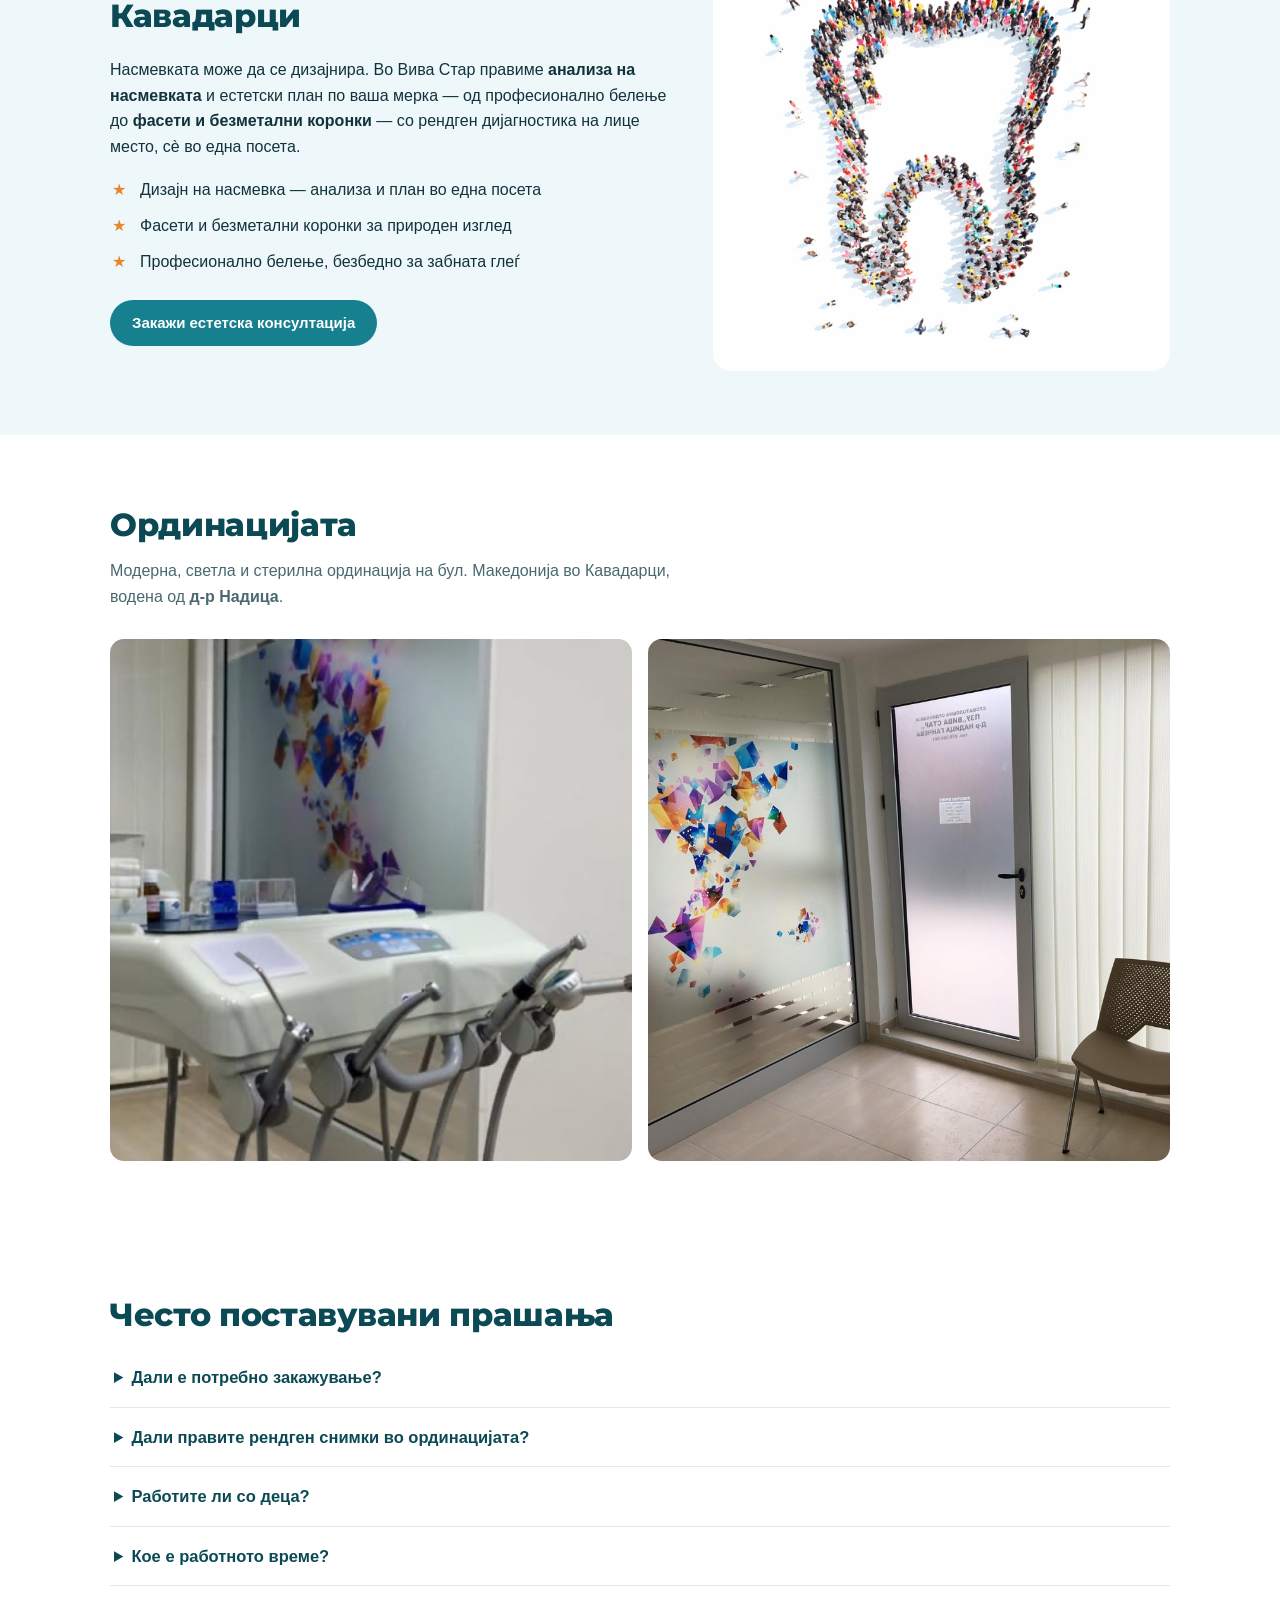
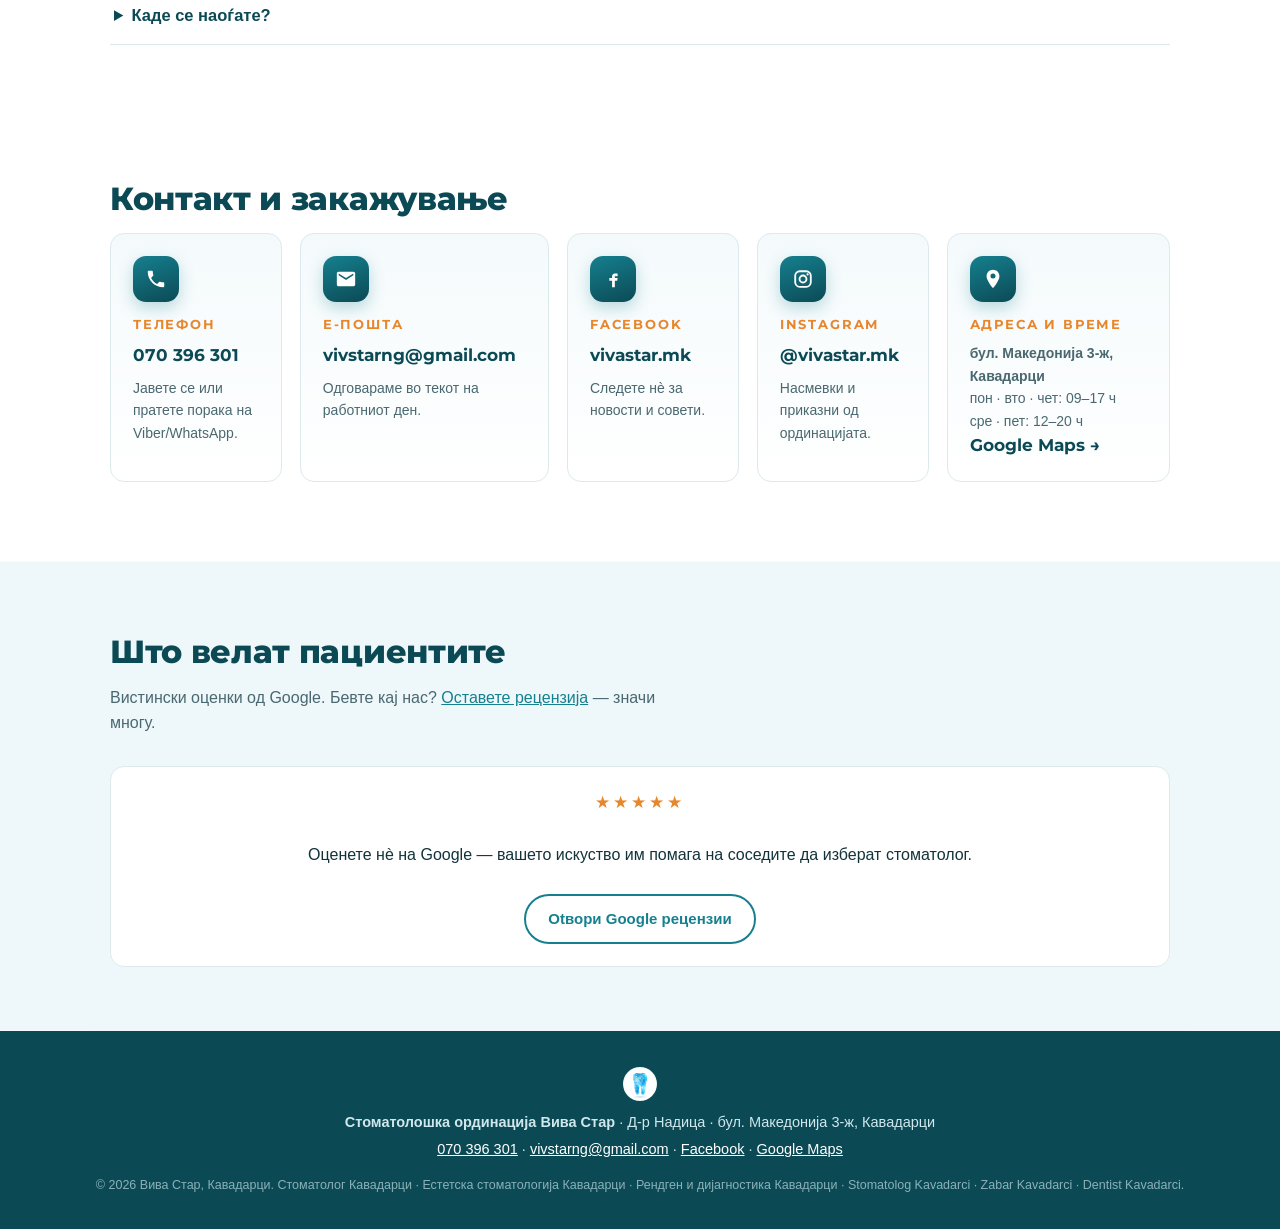
==== commit 691bc601: "Hero wording: рендген во самата ординација Co-Authored-By: Claude Fable 5 <noreply@anthropic.com>" ====
--- a/index.html
+++ b/index.html
@@ -121,7 +121,7 @@
     <div class="hero-text">
       <p class="eyebrow">Стоматолошка ординација · Кавадарци</p>
       <h1>Вива Стар — вашиот стоматолог во Кавадарци</h1>
-      <p class="lede">Комплетна стоматолошка грижа на едно место: од редовен преглед и пломба до протетика, <strong>естетска стоматологија</strong> и <strong>забен рендген во самата ординација</strong> — без упатувања и чекање.</p>
+      <p class="lede">Комплетна стоматолошка грижа на едно место: од редовен преглед и пломба до протетика, <strong>естетска стоматологија</strong> и <strong>рендген во самата ординација</strong> — без упатувања и чекање.</p>
       <div class="hero-cta">
         <a class="btn btn-primary" href="tel:+38970396301">Закажи термин · 070 396 301</a>
         <a class="btn btn-ghost" href="https://maps.app.goo.gl/vikArWwnkr5YXC3K7" rel="noopener" target="_blank">📍 Како до нас</a>
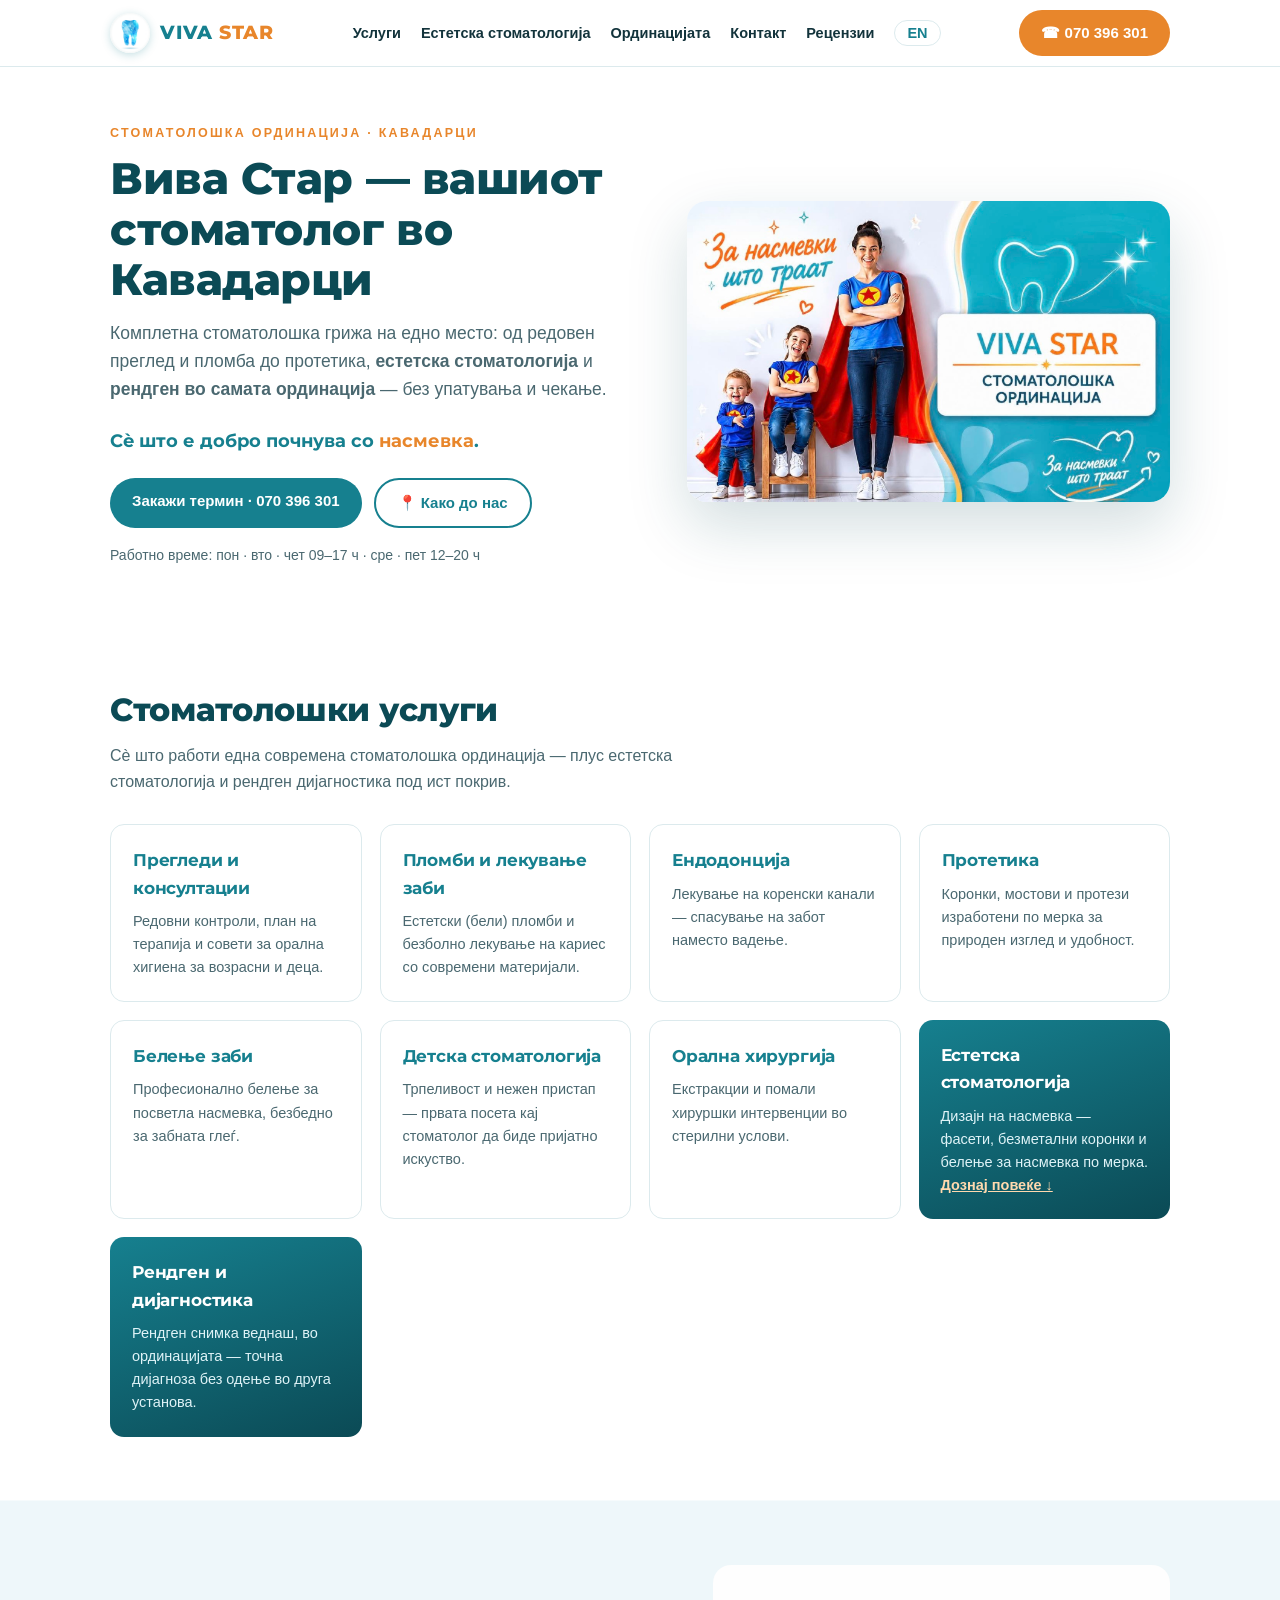
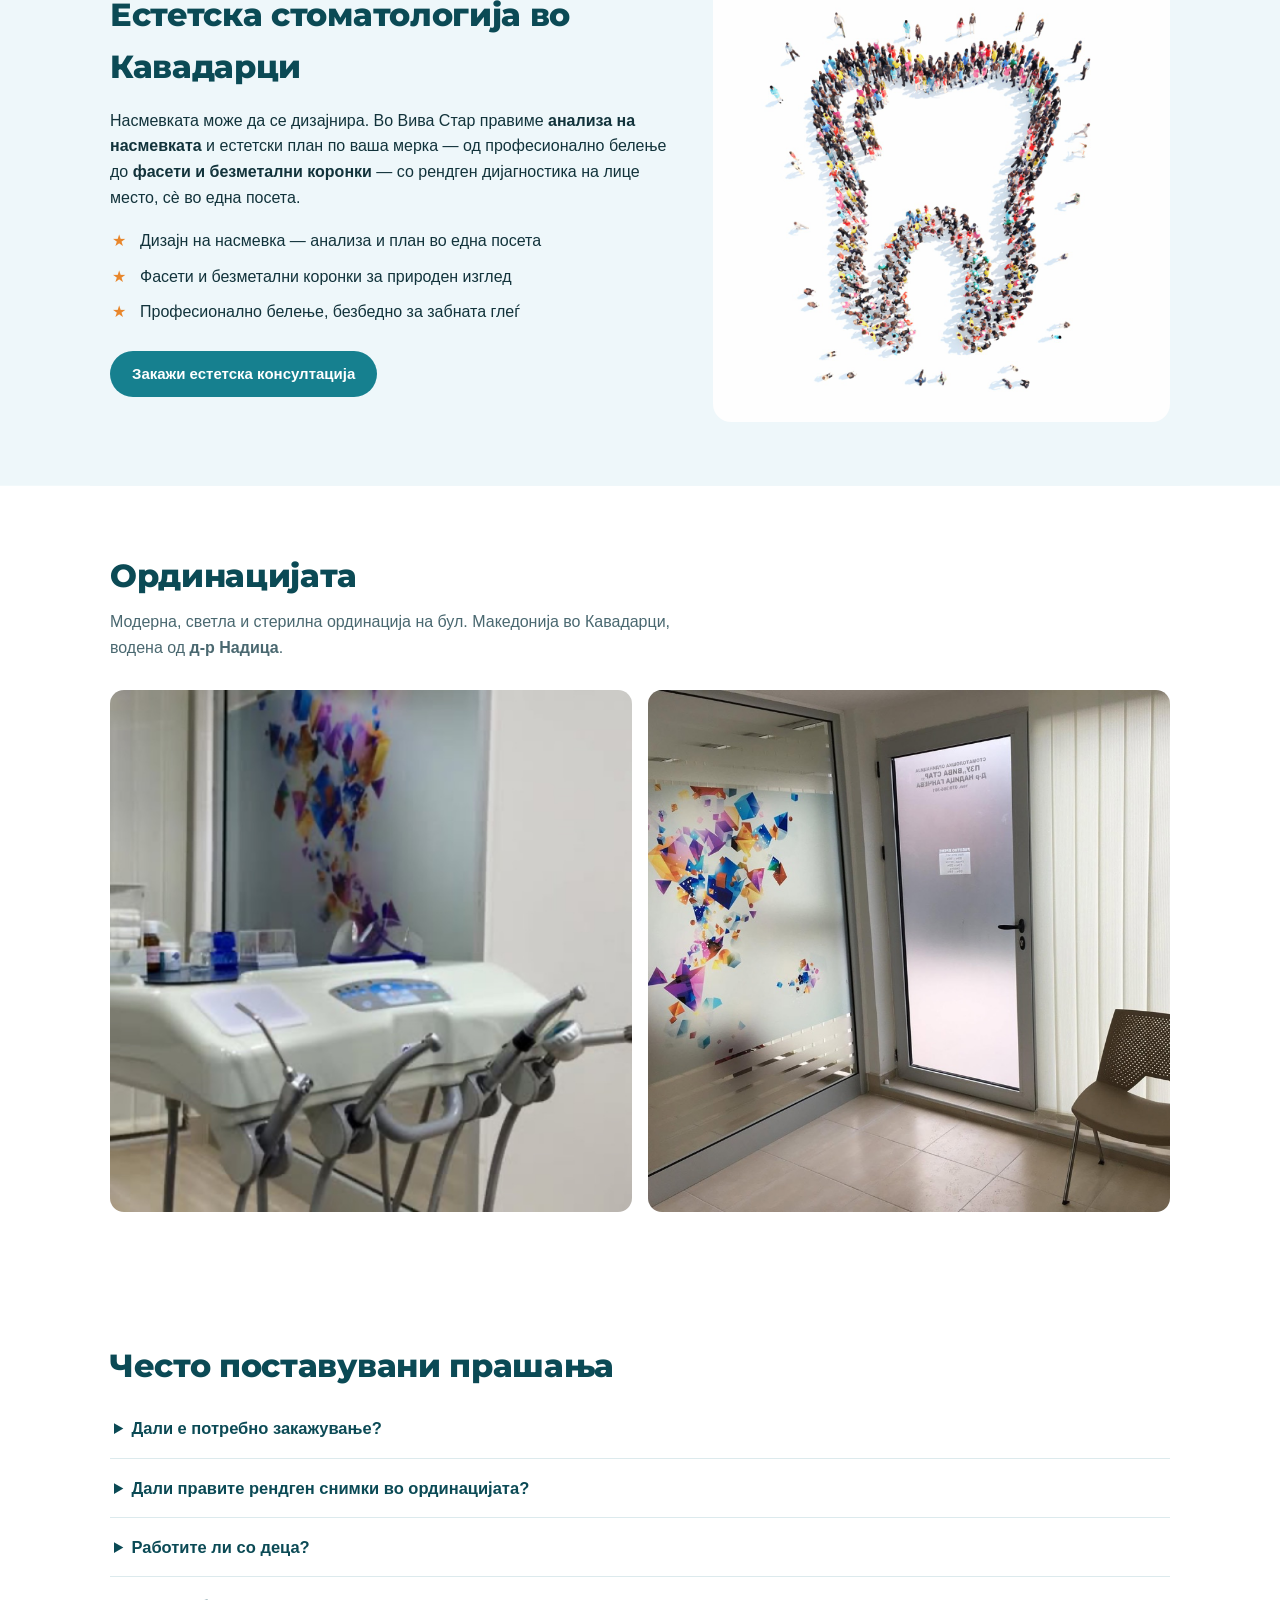
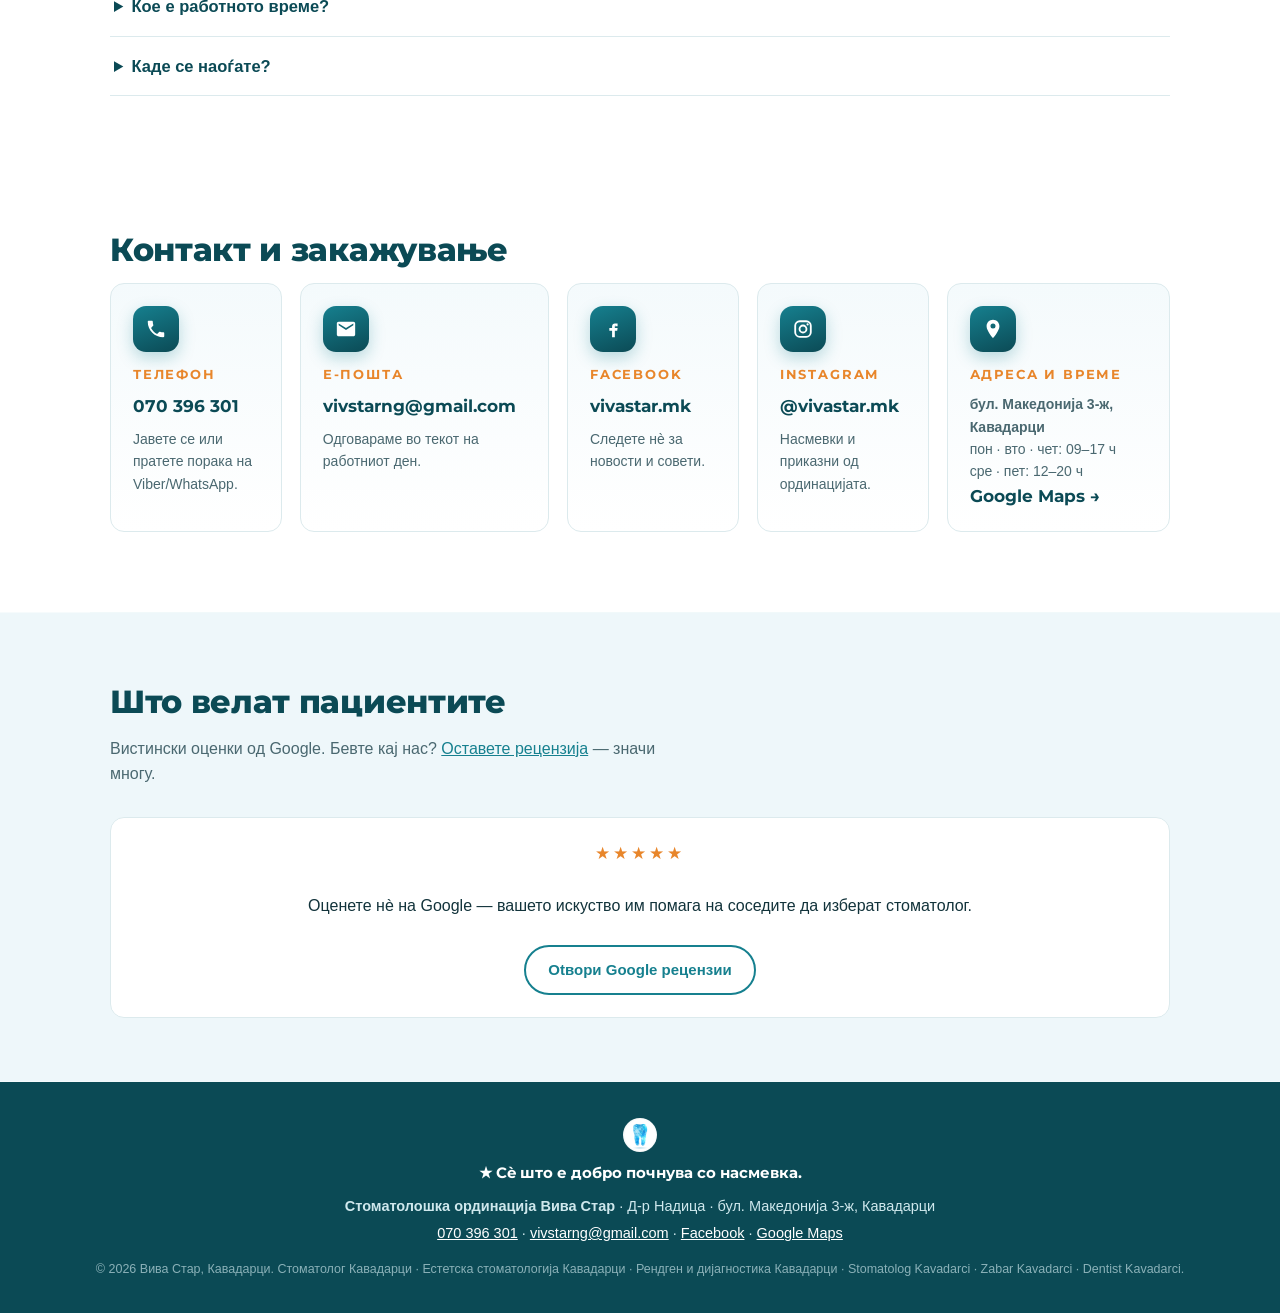
==== commit 28b8b5b6: "Add clinic motto to hero, footer and llms.txt Co-Authored-By: Claude Fable 5 <noreply@anthropic.com>" ====
--- a/index.html
+++ b/index.html
@@ -122,6 +122,7 @@
       <p class="eyebrow">Стоматолошка ординација · Кавадарци</p>
       <h1>Вива Стар — вашиот стоматолог во Кавадарци</h1>
       <p class="lede">Комплетна стоматолошка грижа на едно место: од редовен преглед и пломба до протетика, <strong>естетска стоматологија</strong> и <strong>рендген во самата ординација</strong> — без упатувања и чекање.</p>
+      <p class="motto">Сè што е добро почнува со <b>насмевка</b>.</p>
       <div class="hero-cta">
         <a class="btn btn-primary" href="tel:+38970396301">Закажи термин · 070 396 301</a>
         <a class="btn btn-ghost" href="https://maps.app.goo.gl/vikArWwnkr5YXC3K7" rel="noopener" target="_blank">📍 Како до нас</a>
@@ -259,6 +260,7 @@
 
 <footer class="site-footer">
   <img src="assets/logo-tooth.png" alt="" width="34" height="34" loading="lazy">
+  <p class="footer-motto">★ Сè што е добро почнува со насмевка.</p>
   <p><strong>Стоматолошка ординација Вива Стар</strong> · Д-р Надица · бул. Македонија 3-ж, Кавадарци</p>
   <p><a href="tel:+38970396301">070 396 301</a> · <a href="mailto:vivstarng@gmail.com">vivstarng@gmail.com</a> · <a href="https://www.facebook.com/vivastar.mk" rel="noopener">Facebook</a> · <a href="https://maps.app.goo.gl/vikArWwnkr5YXC3K7" rel="noopener">Google Maps</a></p>
   <p class="fineprint">© 2026 Вива Стар, Кавадарци. Стоматолог Кавадарци · Естетска стоматологија Кавадарци · Рендген и дијагностика Кавадарци · Stomatolog Kavadarci · Zabar Kavadarci · Dentist Kavadarci.</p>
--- a/css/style.css
+++ b/css/style.css
@@ -36,6 +36,9 @@
 .eyebrow{ text-transform:uppercase; letter-spacing:.18em; font-size:12.5px; font-weight:700; color:var(--orange); margin:0 0 10px; }
 .hero h1{ font-size:clamp(30px,4.4vw,44px); font-weight:800; color:var(--teal-deep); margin:0 0 14px; line-height:1.15; }
 .hero .lede{ font-size:17.5px; color:var(--ink-soft); margin:0 0 24px; }
+.motto{ font-family:var(--font-display); font-size:18px; font-weight:700; color:var(--teal); margin:0 0 22px; }
+.motto b{ color:var(--orange); }
+.footer-motto{ font-family:var(--font-display); font-weight:700; font-size:16px; color:#fff !important; margin-bottom:10px !important; }
 .hero-cta{ display:flex; gap:12px; flex-wrap:wrap; }
 .hero-hours{ margin-top:16px; font-size:14px; color:var(--ink-soft); }
 .hero-photo{ position:relative; }
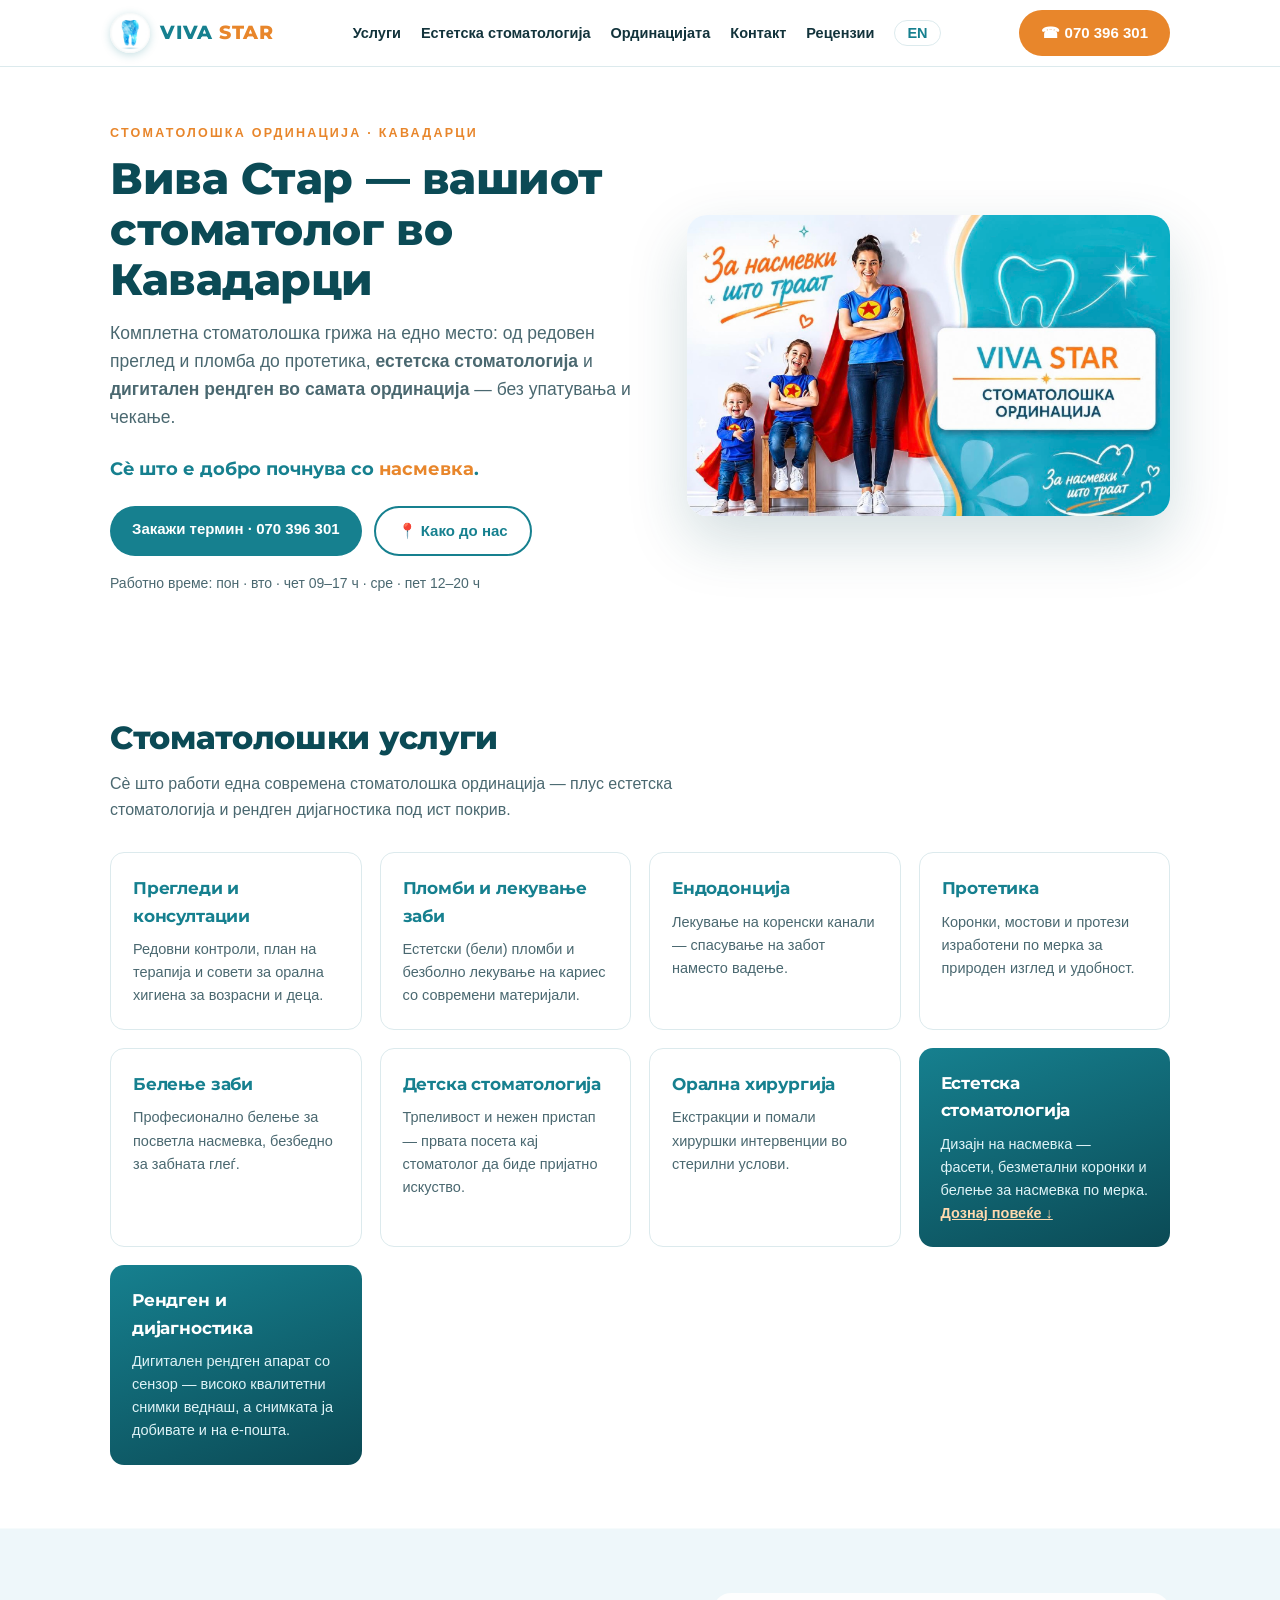
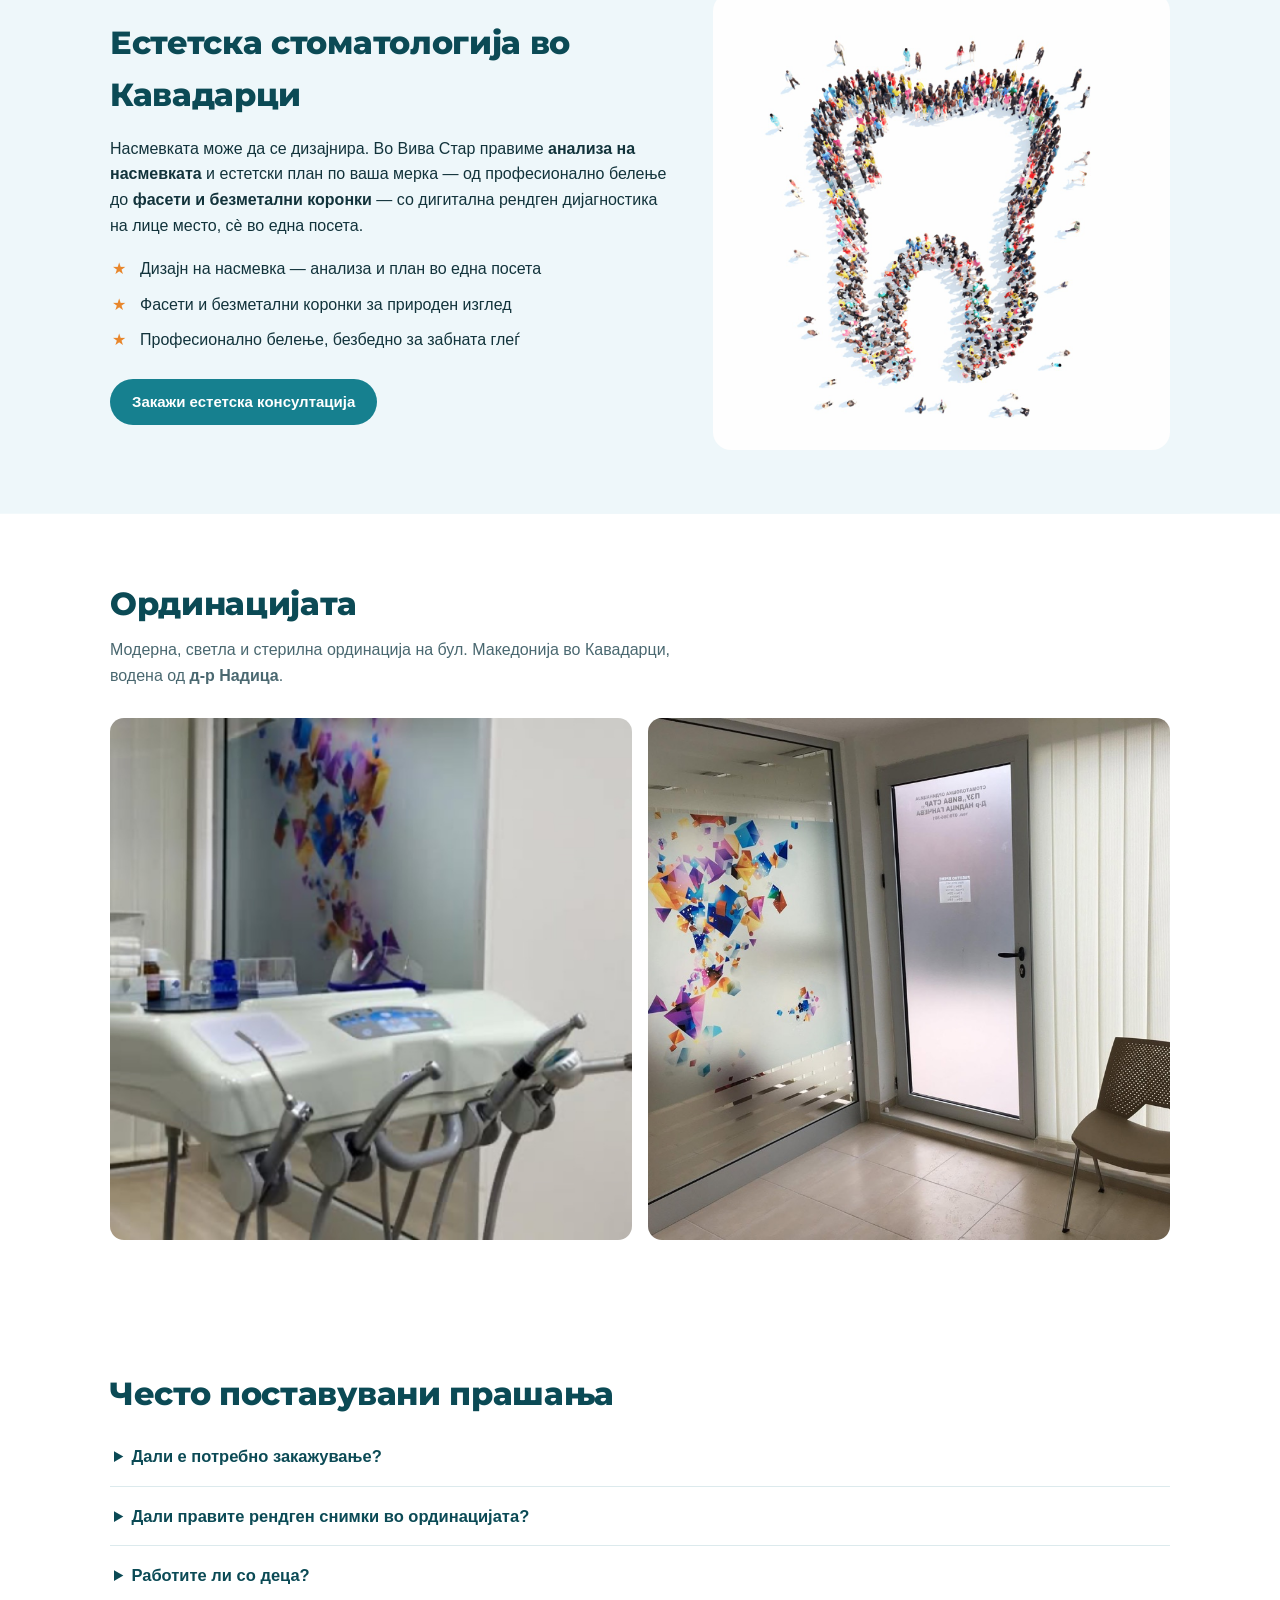
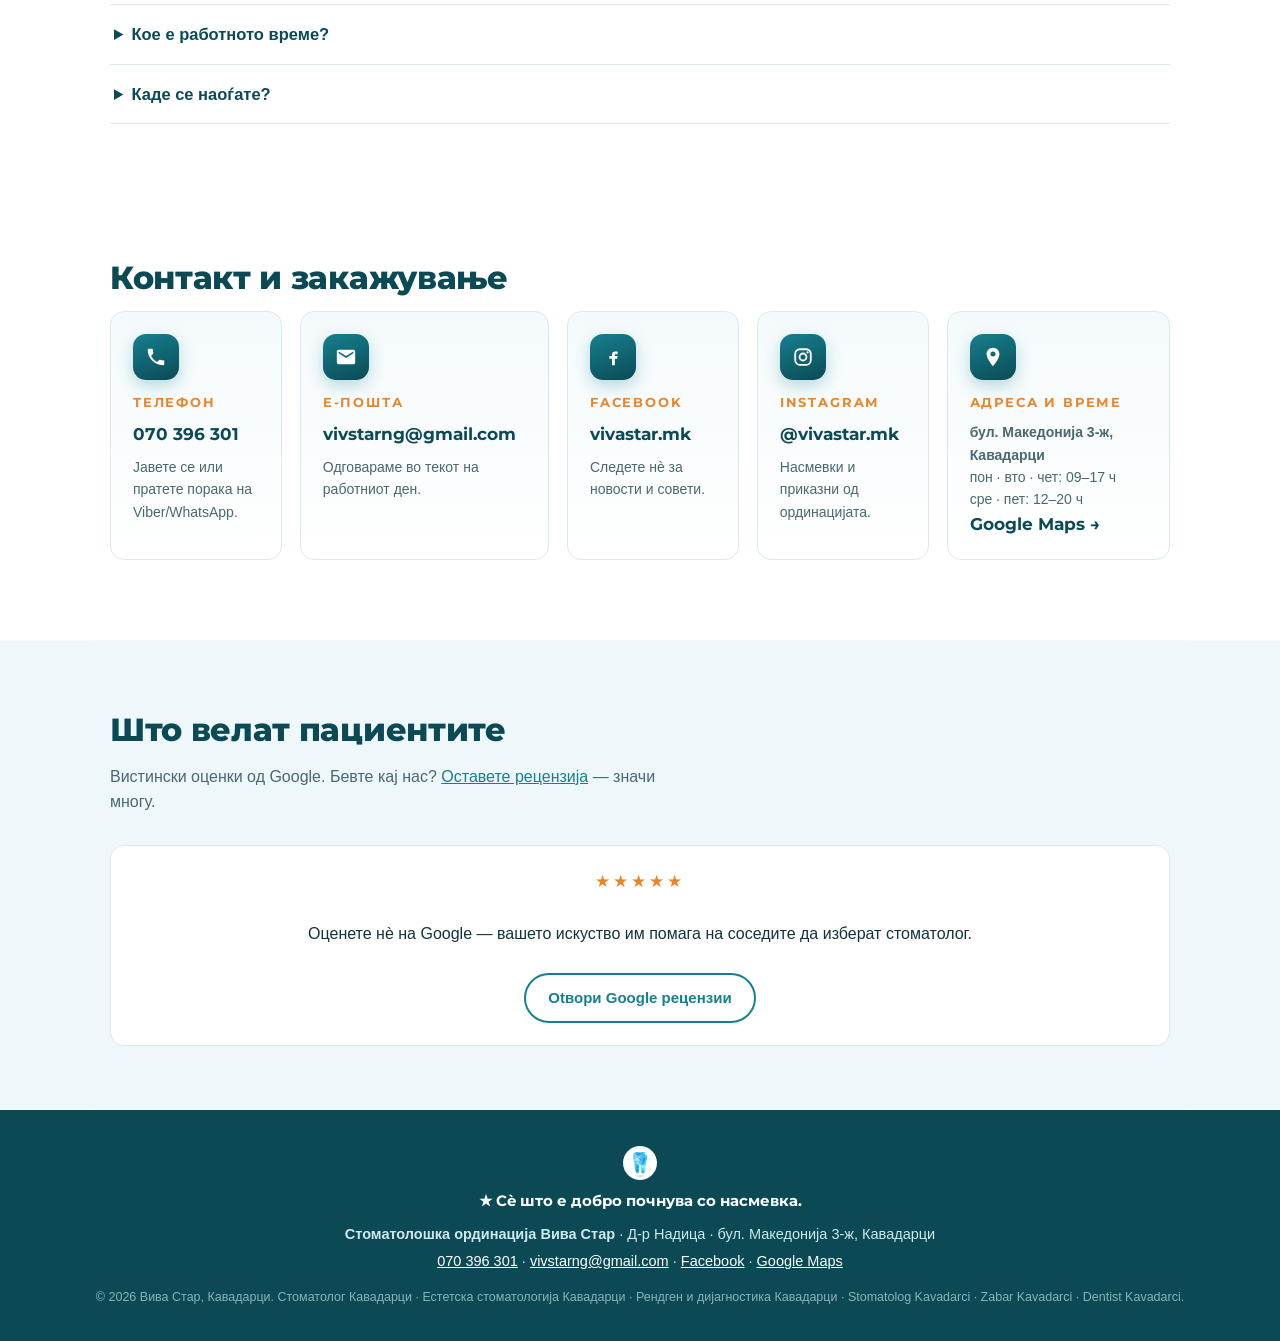
==== commit 442cff58: "Digital X-ray with sensor, images emailed to patients Co-Authored-By: Claude Fable 5 <noreply@anthro" ====
--- a/index.html
+++ b/index.html
@@ -4,7 +4,7 @@
   <meta charset="UTF-8">
   <meta name="viewport" content="width=device-width, initial-scale=1.0">
   <title>Вива Стар — Стоматолошка ординација Кавадарци | Стоматолог, Естетска стоматологија, Рендген и Дијагностика</title>
-  <meta name="description" content="Стоматолошка ординација Вива Стар во Кавадарци — Д-р Надица. Прегледи, пломби, протетика, белење заби, детска стоматологија, естетска стоматологија и забен рендген во ординацијата. Закажете на 070 396 301.">
+  <meta name="description" content="Стоматолошка ординација Вива Стар во Кавадарци — Д-р Надица. Прегледи, пломби, протетика, белење заби, детска стоматологија, естетска стоматологија и дигитален рендген во ординацијата. Закажете на 070 396 301.">
   <link rel="canonical" href="https://vivastar-dentistry.com/">
   <link rel="alternate" hreflang="mk" href="https://vivastar-dentistry.com/">
   <link rel="alternate" hreflang="en" href="https://vivastar-dentistry.com/en/">
@@ -16,7 +16,7 @@
   <meta property="og:locale" content="mk_MK">
   <meta property="og:site_name" content="Вива Стар — Стоматолошка ординација">
   <meta property="og:title" content="Вива Стар — Стоматолошка ординација Кавадарци">
-  <meta property="og:description" content="Стоматолог во Кавадарци: прегледи, протетика, белење, детска стоматологија, естетска стоматологија и забен рендген на едно место. ☎ 070 396 301">
+  <meta property="og:description" content="Стоматолог во Кавадарци: прегледи, протетика, белење, детска стоматологија, естетска стоматологија и дигитален рендген на едно место. ☎ 070 396 301">
   <meta property="og:url" content="https://vivastar-dentistry.com/">
   <meta property="og:image" content="https://vivastar-dentistry.com/assets/og-image.jpg">
   <meta property="og:image:width" content="1200">
@@ -39,7 +39,7 @@
     "@id": "https://vivastar-dentistry.com/#ordinacija",
     "name": "Стоматолошка ординација Вива Стар",
     "alternateName": "Viva Star Dental Kavadarci",
-    "description": "Стоматолошка ординација во Кавадарци: прегледи, пломби, ендодонција, протетика, белење заби, детска стоматологија, орална хирургија, естетска стоматологија и забен рендген во ординацијата.",
+    "description": "Стоматолошка ординација во Кавадарци: прегледи, пломби, ендодонција, протетика, белење заби, детска стоматологија, орална хирургија, естетска стоматологија и дигитален рендген во ординацијата.",
     "url": "https://vivastar-dentistry.com/",
     "image": "https://vivastar-dentistry.com/assets/og-image.jpg",
     "logo": "https://vivastar-dentistry.com/assets/logo-tooth.png",
@@ -76,7 +76,7 @@
       {"@type":"MedicalProcedure","name":"Детска стоматологија"},
       {"@type":"MedicalProcedure","name":"Орална хирургија и екстракции"},
       {"@type":"MedicalProcedure","name":"Естетска стоматологија (фасети, безметални коронки, дизајн на насмевка)"},
-      {"@type":"MedicalProcedure","name":"Рендген и дијагностика во ординацијата"}
+      {"@type":"MedicalProcedure","name":"Дигитален рендген и дијагностика во ординацијата"}
     ]
   }
   </script>
@@ -87,7 +87,7 @@
     "@type": "FAQPage",
     "mainEntity": [
       {"@type":"Question","name":"Дали е потребно закажување кај Вива Стар?","acceptedAnswer":{"@type":"Answer","text":"Да, за најкратко чекање закажете на 070 396 301. За итни болки ве примаме најбрзо што можеме истиот ден."}},
-      {"@type":"Question","name":"Дали Вива Стар прави рендген снимки во ординацијата?","acceptedAnswer":{"@type":"Answer","text":"Да, имаме забен рендген на лице место — дијагноза и план на терапија во истата посета."}},
+      {"@type":"Question","name":"Дали Вива Стар прави рендген снимки во ординацијата?","acceptedAnswer":{"@type":"Answer","text":"Да, имаме дигитален рендген со сензор — висококвалитетна снимка веднаш, по желба испратена на е-пошта."}},
       {"@type":"Question","name":"Дали Вива Стар работи со деца?","acceptedAnswer":{"@type":"Answer","text":"Да, детската стоматологија ни е секојдневие, со нежен пристап кон најмалите пациенти."}},
       {"@type":"Question","name":"Кое е работното време на Вива Стар Кавадарци?","acceptedAnswer":{"@type":"Answer","text":"Понеделник, вторник и четврток 09:00–17:00; среда и петок 12:00–20:00. Викенд — затворено."}},
       {"@type":"Question","name":"Каде се наоѓа стоматолошка ординација Вива Стар?","acceptedAnswer":{"@type":"Answer","text":"На бул. Македонија 3-ж во Кавадарци."}}
@@ -121,7 +121,7 @@
     <div class="hero-text">
       <p class="eyebrow">Стоматолошка ординација · Кавадарци</p>
       <h1>Вива Стар — вашиот стоматолог во Кавадарци</h1>
-      <p class="lede">Комплетна стоматолошка грижа на едно место: од редовен преглед и пломба до протетика, <strong>естетска стоматологија</strong> и <strong>рендген во самата ординација</strong> — без упатувања и чекање.</p>
+      <p class="lede">Комплетна стоматолошка грижа на едно место: од редовен преглед и пломба до протетика, <strong>естетска стоматологија</strong> и <strong>дигитален рендген во самата ординација</strong> — без упатувања и чекање.</p>
       <p class="motto">Сè што е добро почнува со <b>насмевка</b>.</p>
       <div class="hero-cta">
         <a class="btn btn-primary" href="tel:+38970396301">Закажи термин · 070 396 301</a>
@@ -147,7 +147,7 @@
       <article class="service"><h3>Детска стоматологија</h3><p>Трпеливост и нежен пристап — првата посета кај стоматолог да биде пријатно искуство.</p></article>
       <article class="service"><h3>Орална хирургија</h3><p>Екстракции и помали хируршки интервенции во стерилни услови.</p></article>
       <article class="service featured"><h3>Естетска стоматологија</h3><p>Дизајн на насмевка — фасети, безметални коронки и белење за насмевка по мерка. <a href="#estetska">Дознај повеќе ↓</a></p></article>
-      <article class="service featured"><h3>Рендген и дијагностика</h3><p>Рендген снимка веднаш, во ординацијата — точна дијагноза без одење во друга установа.</p></article>
+      <article class="service featured"><h3>Рендген и дијагностика</h3><p>Дигитален рендген апарат со сензор — високо квалитетни снимки веднаш, а снимката ја добивате и на е-пошта.</p></article>
     </div>
   </section>
 
@@ -156,7 +156,7 @@
     <div class="split">
       <div>
         <h2>Естетска стоматологија во Кавадарци</h2>
-        <p>Насмевката може да се дизајнира. Во Вива Стар правиме <strong>анализа на насмевката</strong> и естетски план по ваша мерка — од професионално белење до <strong>фасети и безметални коронки</strong> — со рендген дијагностика на лице место, сè во една посета.</p>
+        <p>Насмевката може да се дизајнира. Во Вива Стар правиме <strong>анализа на насмевката</strong> и естетски план по ваша мерка — од професионално белење до <strong>фасети и безметални коронки</strong> — со дигитална рендген дијагностика на лице место, сè во една посета.</p>
         <ul class="checks">
           <li>Дизајн на насмевка — анализа и план во една посета</li>
           <li>Фасети и безметални коронки за природен изглед</li>
@@ -191,7 +191,7 @@
       </details>
       <details>
         <summary>Дали правите рендген снимки во ординацијата?</summary>
-        <p>Да. Имаме забен рендген на лице место, па дијагнозата и планот на терапија ги добивате во истата посета, без одење во друга установа.</p>
+        <p>Да — имаме дигитален рендген апарат со сензор за снимање. Снимката е висококвалитетна, готова веднаш, а по желба ви ја испраќаме на е-пошта.</p>
       </details>
       <details>
         <summary>Работите ли со деца?</summary>
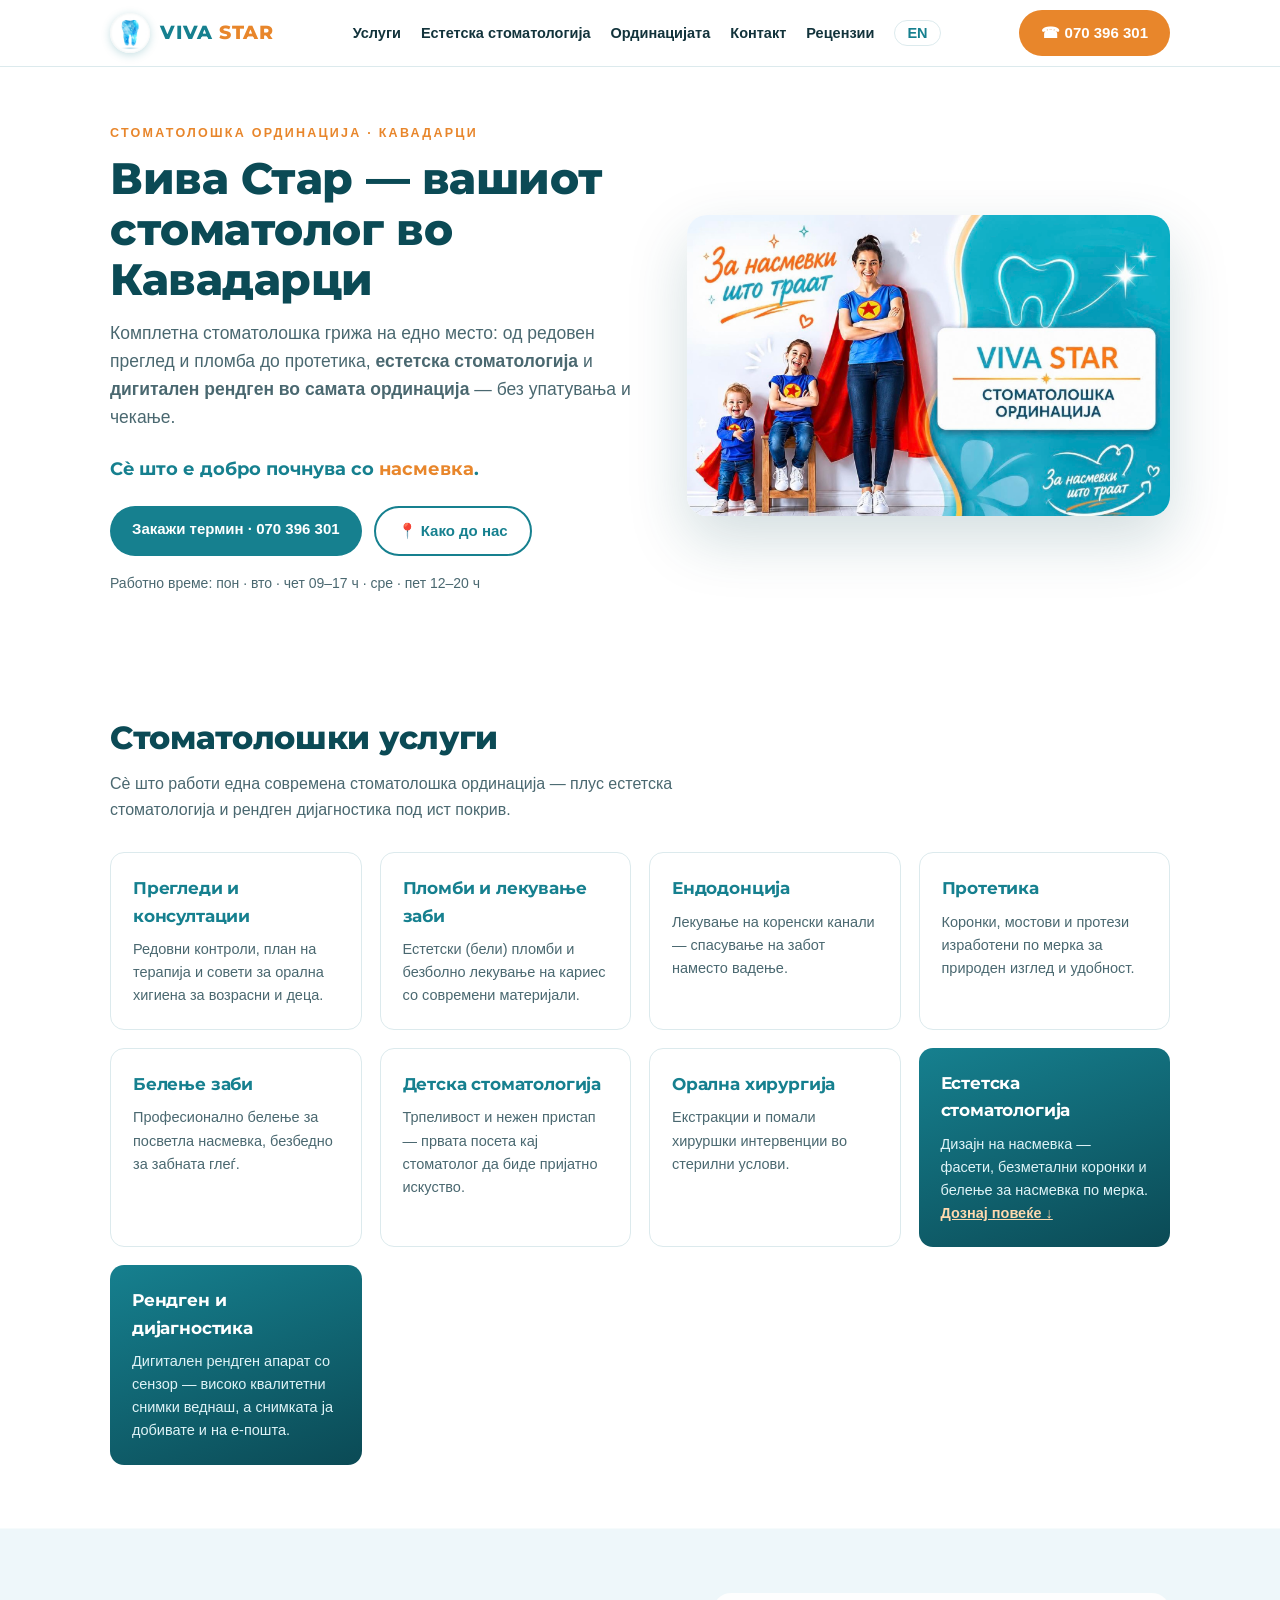
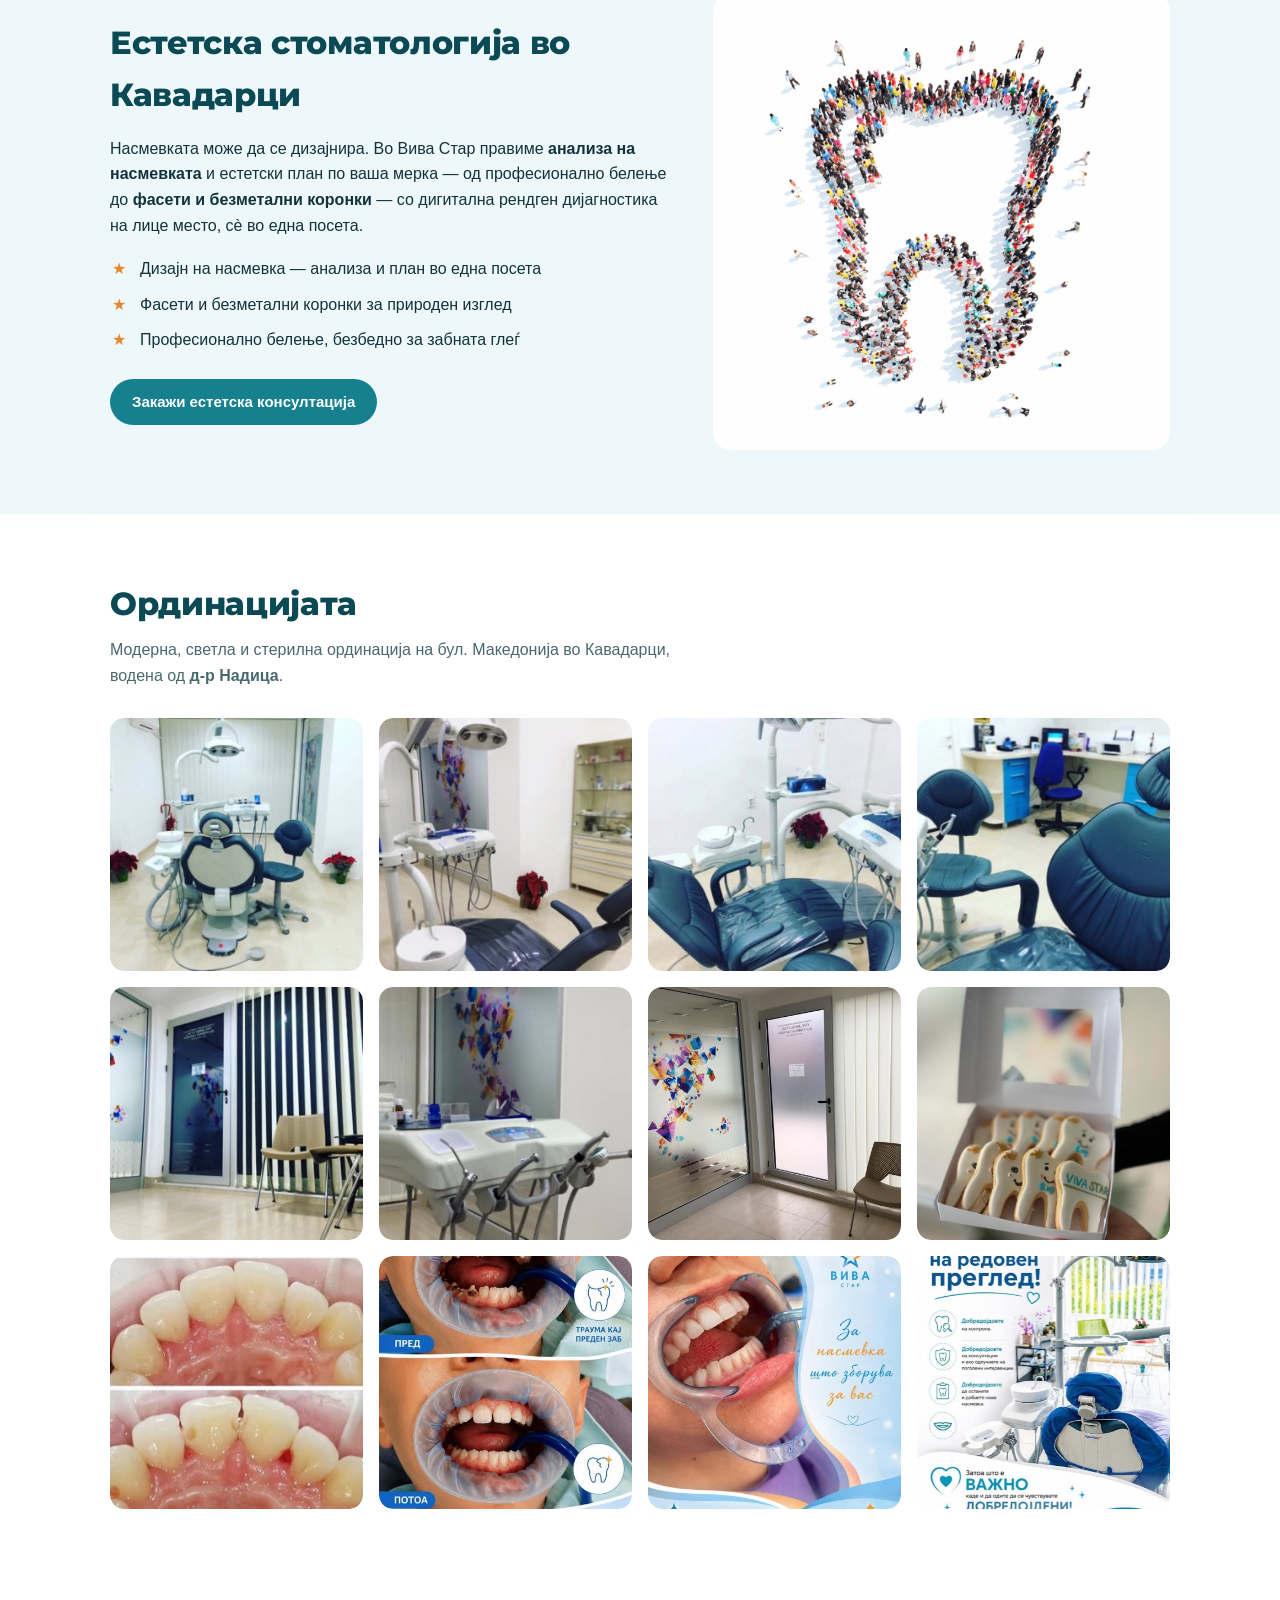
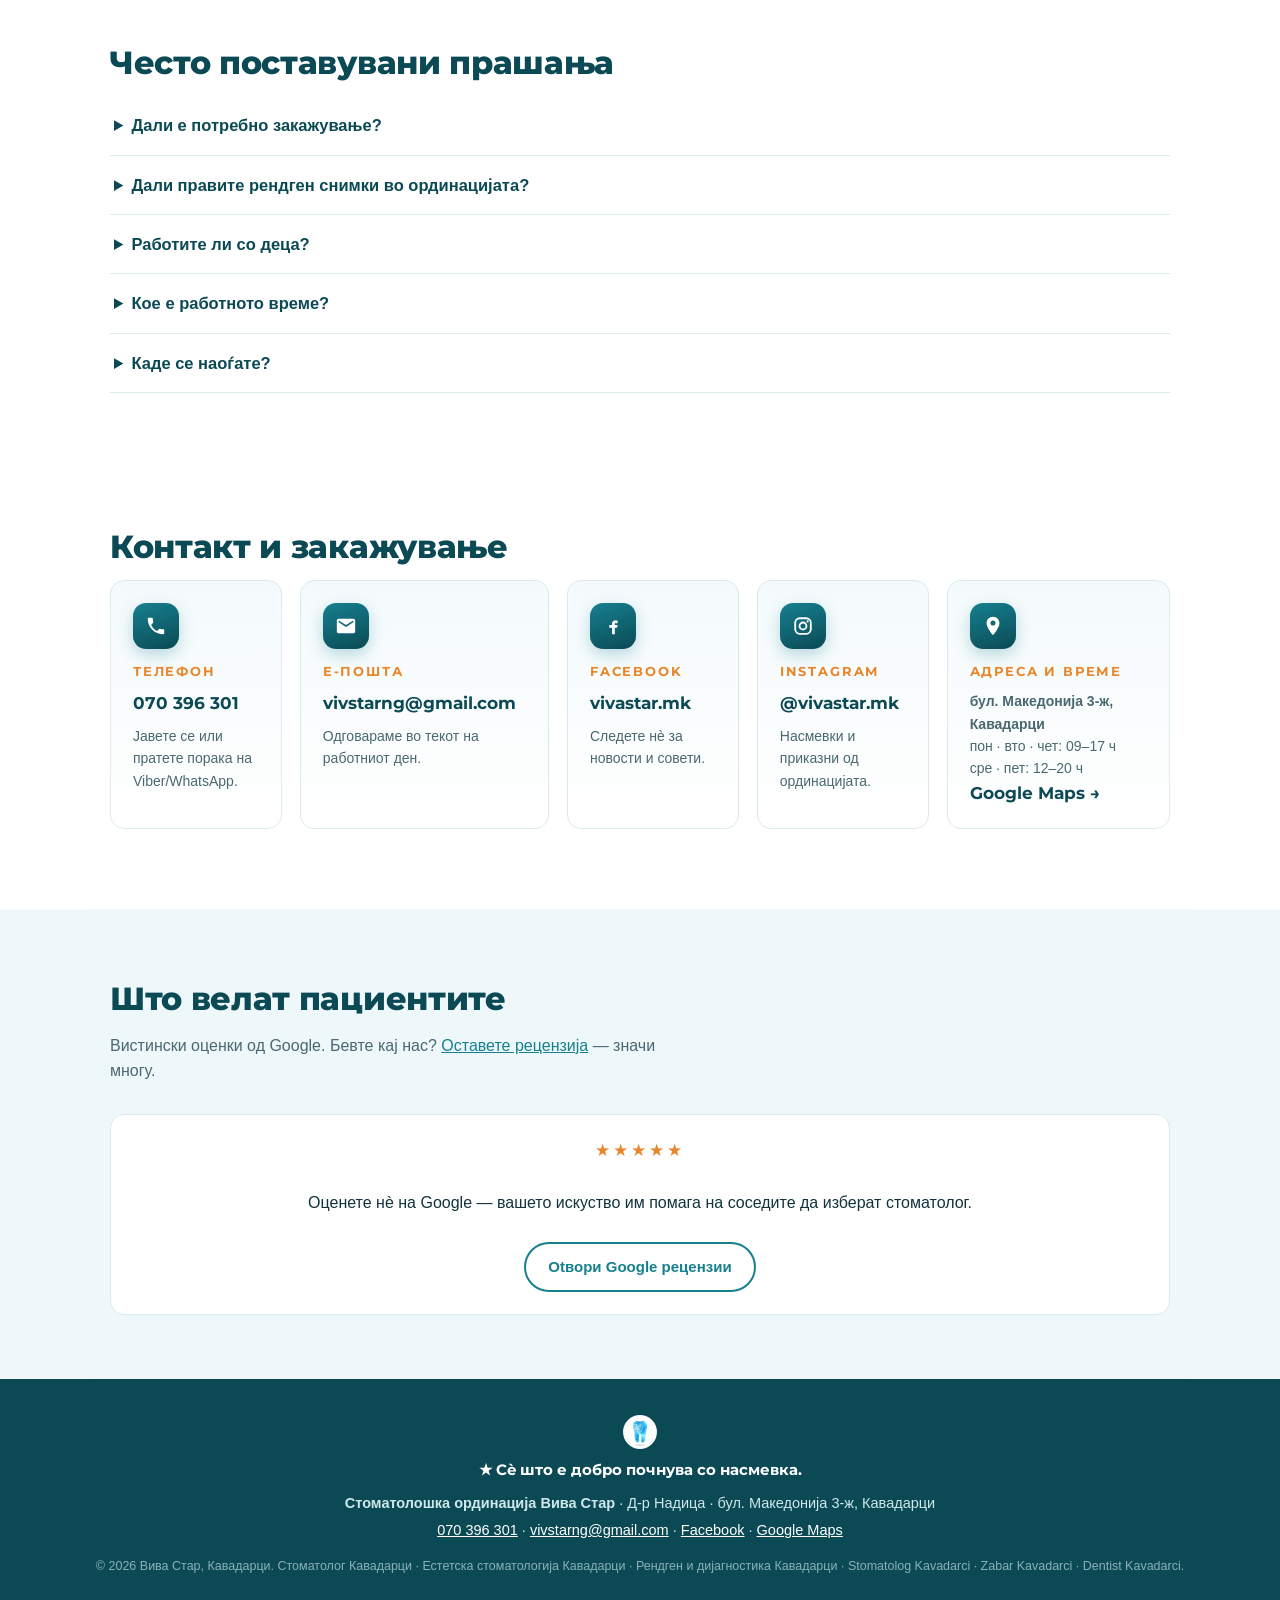
==== commit 906dded2: "Gallery: 12 clinic photos with thumbnails and full-size links Co-Authored-By: Claude Fable 5 <norepl" ====
--- a/index.html
+++ b/index.html
@@ -173,8 +173,18 @@
     <h2>Ординацијата</h2>
     <p class="section-sub">Модерна, светла и стерилна ординација на бул. Македонија во Кавадарци, водена од <strong>д-р Надица</strong>.</p>
     <div class="gallery">
-      <img src="assets/ordinacija-stolica.jpg" alt="Стоматолошка столица и опрема во ординација Вива Стар Кавадарци" width="550" height="550" loading="lazy">
-      <img src="assets/cekalna.jpg" alt="Чекална со кристален мурал во стоматолошка ординација Вива Стар Кавадарци" width="550" height="412" loading="lazy">
+      <a href="assets/stolica-full.jpg" target="_blank" rel="noopener"><img src="assets/thumb/stolica-full.jpg" alt="Стоматолошка столица во ординацијата Вива Стар Кавадарци" width="600" height="600" loading="lazy"></a>
+      <a href="assets/ordinacija-lampa.jpg" target="_blank" rel="noopener"><img src="assets/thumb/ordinacija-lampa.jpg" alt="Работно место со рефлектор и кристалниот мурал" width="600" height="600" loading="lazy"></a>
+      <a href="assets/stolica-detal.jpg" target="_blank" rel="noopener"><img src="assets/thumb/stolica-detal.jpg" alt="Детал од стоматолошката опрема" width="600" height="600" loading="lazy"></a>
+      <a href="assets/kancelarija.jpg" target="_blank" rel="noopener"><img src="assets/thumb/kancelarija.jpg" alt="Работен кабинет во ординацијата" width="600" height="600" loading="lazy"></a>
+      <a href="assets/cekalna-vrata.jpg" target="_blank" rel="noopener"><img src="assets/thumb/cekalna-vrata.jpg" alt="Чекална со брендирани стакла" width="600" height="600" loading="lazy"></a>
+      <a href="assets/ordinacija-stolica.jpg" target="_blank" rel="noopener"><img src="assets/thumb/ordinacija-stolica.jpg" alt="Стоматолошка столица и опрема" width="600" height="600" loading="lazy"></a>
+      <a href="assets/cekalna.jpg" target="_blank" rel="noopener"><img src="assets/thumb/cekalna.jpg" alt="Чекална со кристален мурал" width="600" height="600" loading="lazy"></a>
+      <a href="assets/kolacinja.jpg" target="_blank" rel="noopener"><img src="assets/thumb/kolacinja.jpg" alt="Viva Star колачиња во форма на заб" width="600" height="600" loading="lazy"></a>
+      <a href="assets/pred-potoa-zabi.jpg" target="_blank" rel="noopener"><img src="assets/thumb/pred-potoa-zabi.jpg" alt="Пред и потоа — естетско санирање на заби" width="600" height="600" loading="lazy"></a>
+      <a href="assets/pred-potoa-detska.jpg" target="_blank" rel="noopener"><img src="assets/thumb/pred-potoa-detska.jpg" alt="Пред и потоа — санирана траума кај преден заб (детска стоматологија)" width="600" height="600" loading="lazy"></a>
+      <a href="assets/promo-nasmevka.jpg" target="_blank" rel="noopener"><img src="assets/thumb/promo-nasmevka.jpg" alt="За насмевка што зборува за вас — Вива Стар" width="600" height="600" loading="lazy"></a>
+      <a href="assets/promo-pregled.jpg" target="_blank" rel="noopener"><img src="assets/thumb/promo-pregled.jpg" alt="Добредојдовте на редовен преглед — Вива Стар" width="600" height="600" loading="lazy"></a>
     </div>
   </section>
 
--- a/css/style.css
+++ b/css/style.css
@@ -72,7 +72,9 @@
 
 /* gallery */
 .gallery{ display:grid; grid-template-columns:repeat(auto-fit,minmax(240px,1fr)); gap:16px; }
-.gallery img{ border-radius:14px; aspect-ratio:1/1; object-fit:cover; }
+.gallery a{ display:block; border-radius:14px; overflow:hidden; }
+.gallery img{ border-radius:14px; aspect-ratio:1/1; object-fit:cover; width:100%; transition:transform .25s; }
+.gallery a:hover img{ transform:scale(1.04); }
 
 /* reviews */
 .reviews{ display:grid; grid-template-columns:repeat(auto-fit,minmax(260px,1fr)); gap:18px; }
